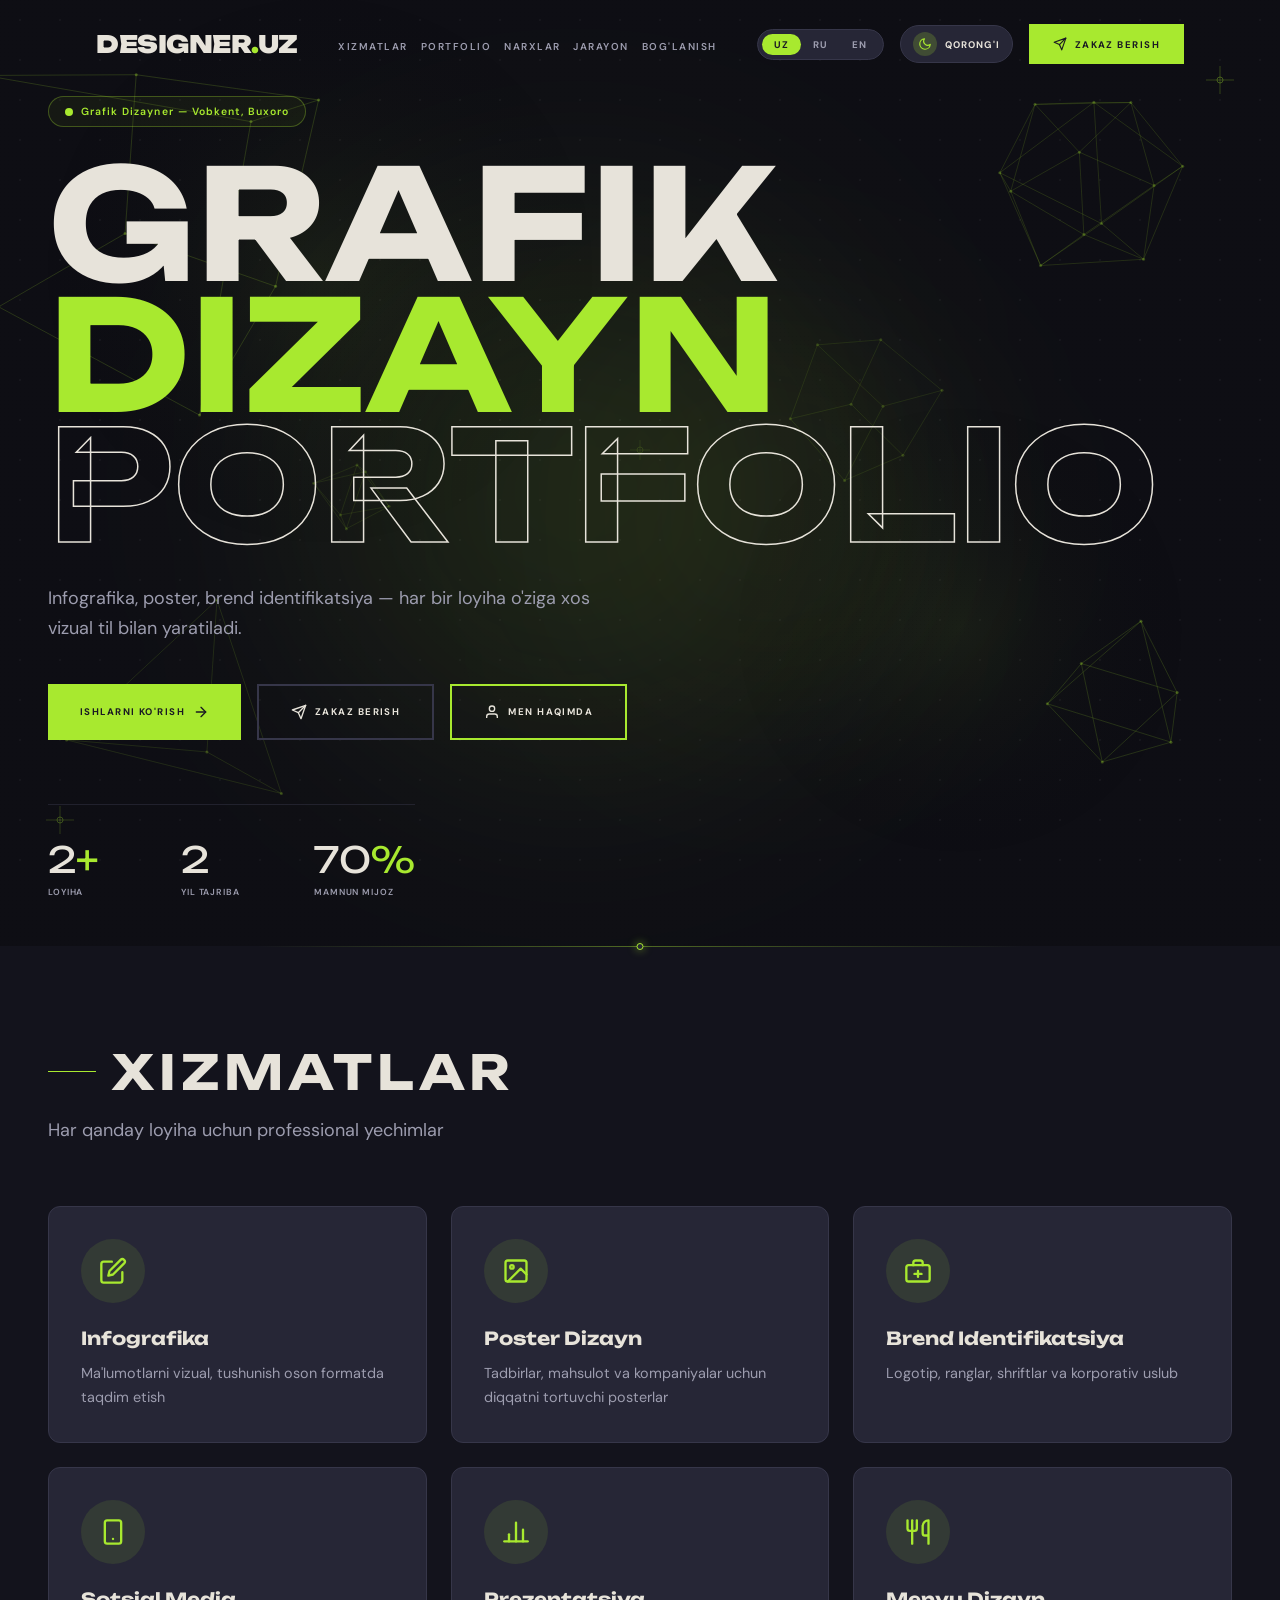
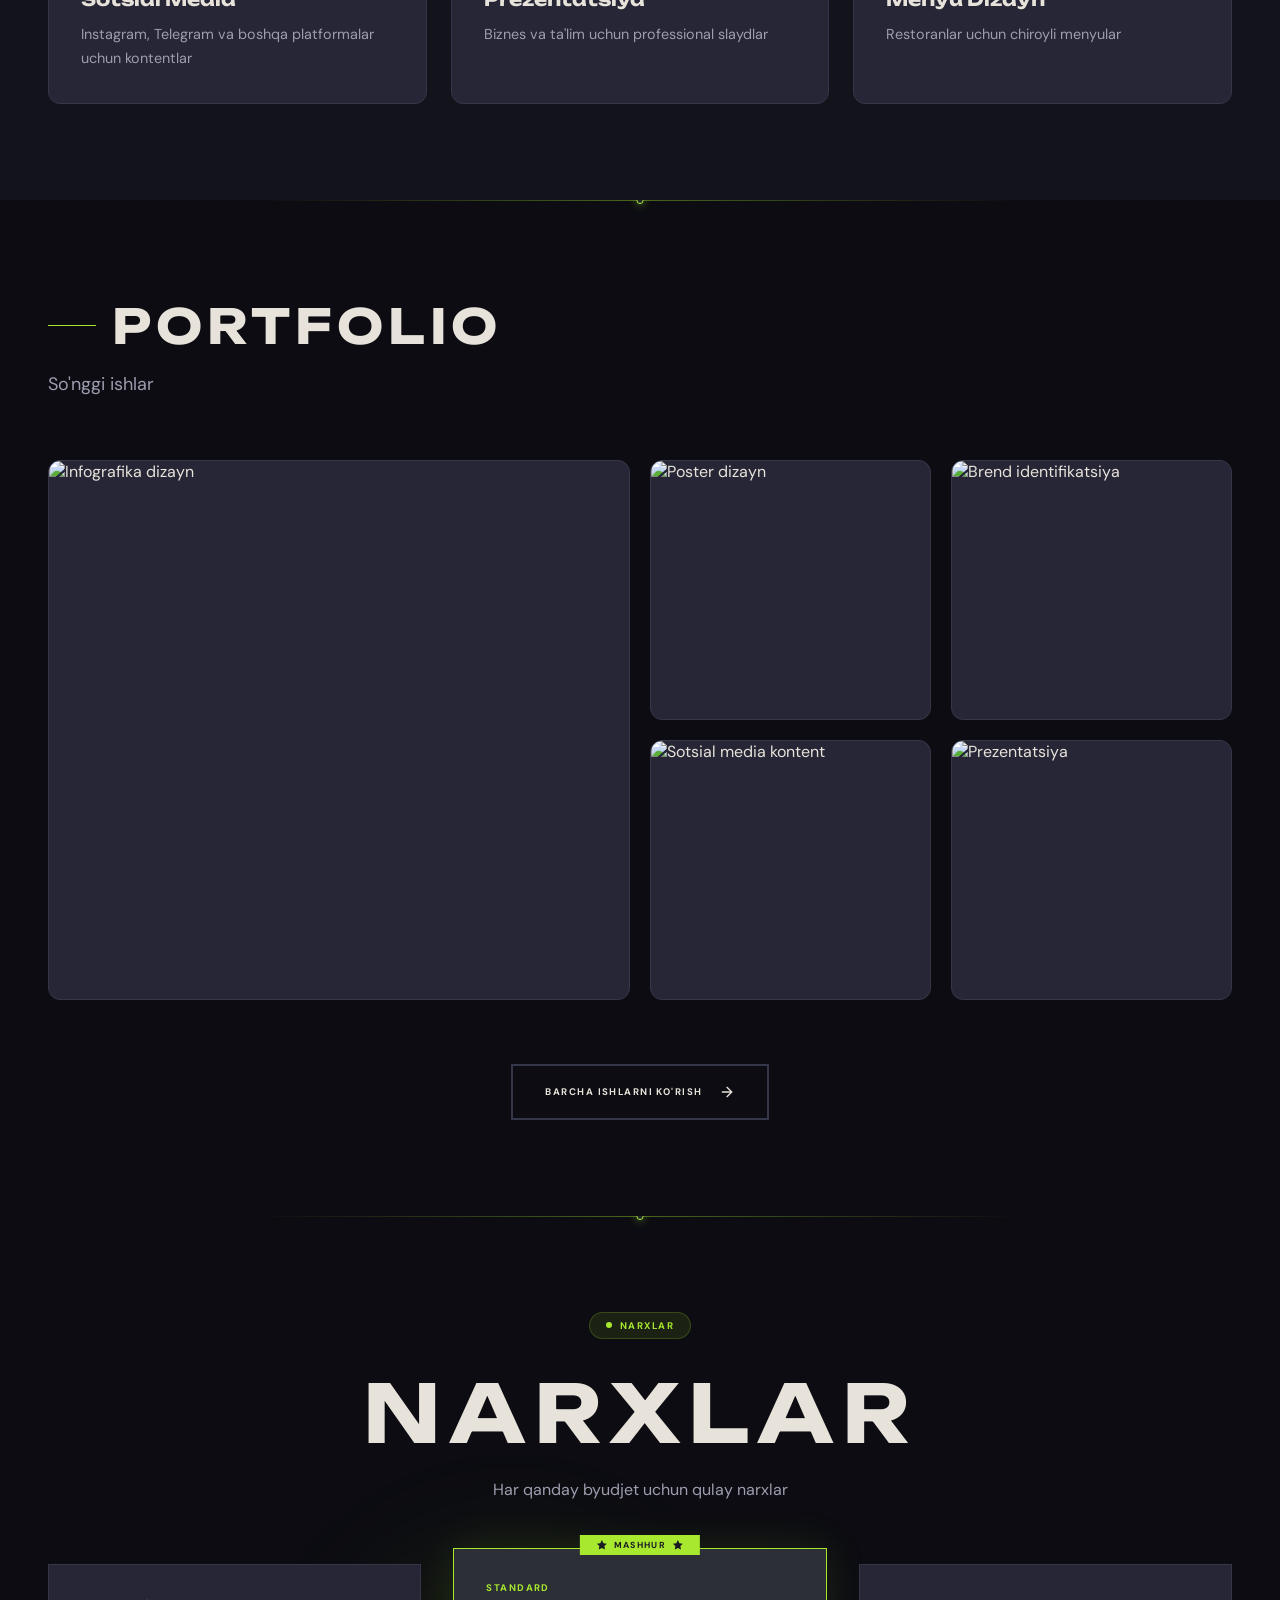
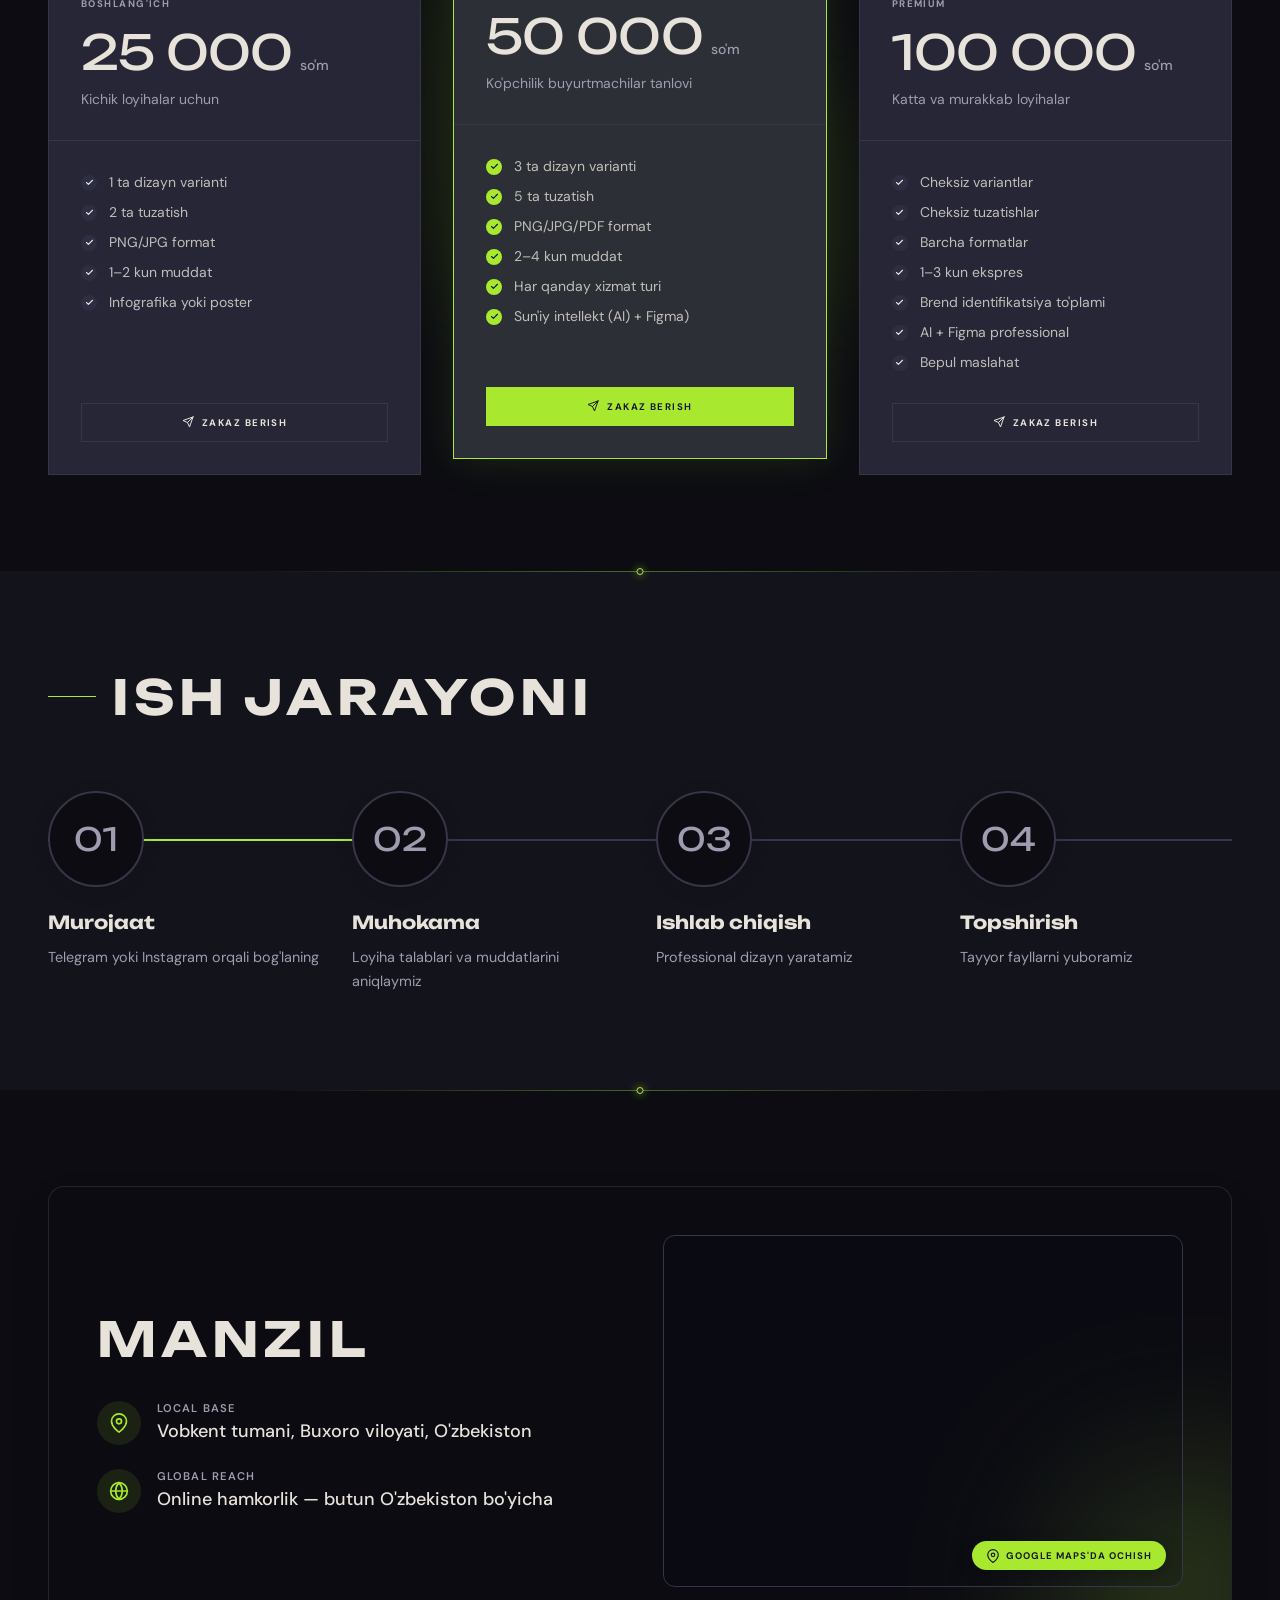
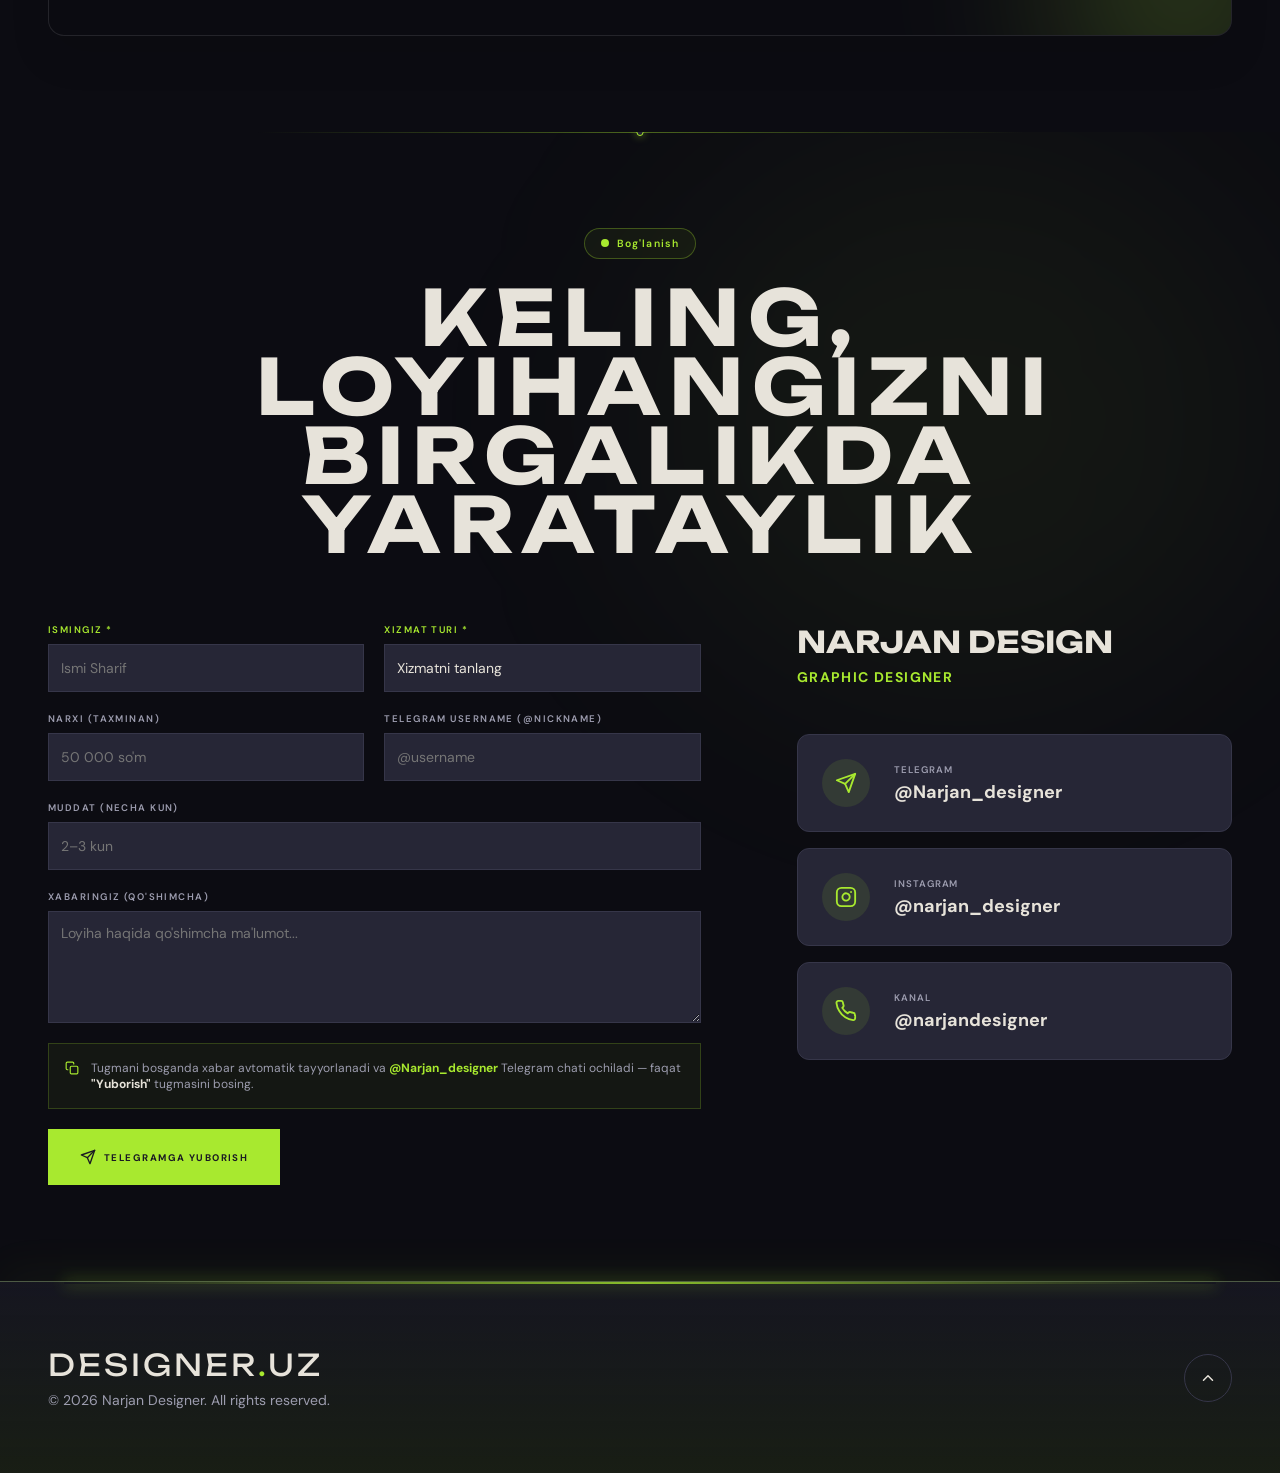
==== index.html @ 1edca481 "Add files via upload" ====
<!DOCTYPE html>
<html lang="uz" class="dark">

<head>
    <meta charset="UTF-8" />
    <meta name="viewport" content="width=device-width,initial-scale=1.0,maximum-scale=1" />
    <title>DESIGNER.UZ — Narjan Design Portfolio</title>
    <link rel="preconnect" href="https://fonts.googleapis.com">
    <link rel="preconnect" href="https://fonts.gstatic.com" crossorigin>
    <link href="https://fonts.googleapis.com/css2?family=Unbounded:wght@400;500;600;700;800;900&family=DM+Sans:ital,opsz,wght@0,9..40,300;0,9..40,400;0,9..40,500;0,9..40,600;0,9..40,700;1,9..40,400&display=swap" rel="stylesheet">
    <link rel="stylesheet" href="style.css" />
    <script src="i18n.js"></script>
</head>

<body>

    <!-- Cursor -->
    <div id="cursor-dot"></div>
    <div id="cursor-ring"></div>

    <!-- Background -->
    <canvas id="bg-canvas" aria-hidden="true"></canvas>

    <!-- ══ NAVBAR ══ -->
    <nav id="navbar">
        <div class="wrap nav-wrap">
            <a href="#" class="nav-logo">DESIGNER<span class="dot">.</span>UZ</a>
            <ul class="nav-links" id="nav-links">
                <!-- Dinamik to'ldiriladi -->
            </ul>
            <div class="nav-actions">
                <div class="lang-pill">
                    <button class="lang-btn on" data-lang="uz">UZ</button>
                    <button class="lang-btn" data-lang="ru">RU</button>
                    <button class="lang-btn" data-lang="en">EN</button>
                </div>
                <button class="theme-btn" id="theme-toggle">
                    <div class="t-ico d" id="t-ico">
                        <svg id="t-svg-moon" width="14" height="14" viewBox="0 0 24 24" fill="none"
                            stroke="currentColor" stroke-width="2" stroke-linecap="round" stroke-linejoin="round">
                            <path d="M21 12.79A9 9 0 1 1 11.21 3 7 7 0 0 0 21 12.79z" />
                        </svg>
                        <svg id="t-svg-sun" width="14" height="14" viewBox="0 0 24 24" fill="none" stroke="currentColor"
                            stroke-width="2" stroke-linecap="round" stroke-linejoin="round" style="display:none">
                            <circle cx="12" cy="12" r="5" />
                            <line x1="12" y1="1" x2="12" y2="3" />
                            <line x1="12" y1="21" x2="12" y2="23" />
                            <line x1="4.22" y1="4.22" x2="5.64" y2="5.64" />
                            <line x1="18.36" y1="18.36" x2="19.78" y2="19.78" />
                            <line x1="1" y1="12" x2="3" y2="12" />
                            <line x1="21" y1="12" x2="23" y2="12" />
                            <line x1="4.22" y1="19.78" x2="5.64" y2="18.36" />
                            <line x1="18.36" y1="5.64" x2="19.78" y2="4.22" />
                        </svg>
                    </div>
                    <span id="t-label">QORONG'I</span>
                </button>
                <!-- <a href="about2.html" class="btn-about" id="about-nav-btn">
                    <svg width="14" height="14" viewBox="0 0 24 24" fill="none" stroke="currentColor" stroke-width="2">
                        <path d="M20 21v-2a4 4 0 0 0-4-4H8a4 4 0 0 0-4 4v2"/>
                        <circle cx="12" cy="7" r="4"/>
                    </svg>
                    <span id="about-nav-txt">Men haqimda</span>
                </a> -->
                <a href="#contact" class="btn-nav" id="nav-order">
                    <svg width="14" height="14" viewBox="0 0 24 24" fill="none" stroke="currentColor" stroke-width="2" stroke-linecap="round" stroke-linejoin="round">
                        <line x1="22" y1="2" x2="11" y2="13" />
                        <polygon points="22 2 15 22 11 13 2 9 22 2" />
                    </svg>
                    <span id="nav-order-txt">Zakaz Berish</span>
                </a>
            </div>
            <button class="hamburger" id="hamburger">
                <svg width="22" height="22" viewBox="0 0 24 24" fill="none" stroke="currentColor" stroke-width="2"
                    stroke-linecap="round">
                    <line x1="3" y1="6" x2="21" y2="6" />
                    <line x1="3" y1="12" x2="21" y2="12" />
                    <line x1="3" y1="18" x2="21" y2="18" />
                </svg>
            </button>
        </div>
    </nav>

    <!-- Mobile Menu -->
    <div id="mob-menu">
        <div class="mob-head">
            <span class="nav-logo">DESIGNER<span class="dot">.</span>UZ</span>
            <button class="hamburger" id="mob-close">
                <svg width="22" height="22" viewBox="0 0 24 24" fill="none" stroke="currentColor" stroke-width="2"
                    stroke-linecap="round">
                    <line x1="18" y1="6" x2="6" y2="18" />
                    <line x1="6" y1="6" x2="18" y2="18" />
                </svg>
            </button>
        </div>
        <ul class="mob-links" id="mob-links"></ul>
        <div class="mob-langs">
            <button class="mob-lang-btn on" data-lang="uz">UZ</button>
            <button class="mob-lang-btn" data-lang="ru">RU</button>
            <button class="mob-lang-btn" data-lang="en">EN</button>
        </div>
        <div style="margin-top: 2rem; text-align: center;">
            <a href="about2.html" class="btn-about-mob" id="about-mob-btn">
                <svg width="16" height="16" viewBox="0 0 24 24" fill="none" stroke="currentColor" stroke-width="2">
                    <path d="M20 21v-2a4 4 0 0 0-4-4H8a4 4 0 0 0-4 4v2" />
                    <circle cx="12" cy="7" r="4" />
                </svg>
                <span id="about-mob-txt">Men haqimda</span>
            </a>
        </div>
    </div>

    <main>
        <!-- ══ HERO ══ -->
        <section id="hero">
            <div class="hero-noise"></div>
            <div class="hero-inner">
                <div class="hero-left">
                    <div class="hero-badge fi" style="transition-delay:.1s">
                        <span class="badge-dot"></span>
                        <span id="hero-badge-txt">Grafik Dizayner — Vobkent, Buxoro</span>
                    </div>
                    <div class="fi" style="transition-delay:.2s">
                        <h1 class="hero-title">
                            <span class="t1" id="hero-t1">GRAFIK</span>
                            <span class="t2" id="hero-t2">DIZAYN</span>
                            <span class="t3" id="hero-t3">PORTFOLIO</span>
                        </h1>
                    </div>
                    <p class="hero-sub fi" id="hero-sub" style="transition-delay:.3s">
                        Infografika, poster, brend identifikatsiya — har bir loyiha o'ziga xos vizual til bilan yaratiladi.
                    </p>
                    <div class="hero-btns fi" style="transition-delay:.4s">
                        <a href="#portfolio" class="btn-primary" id="hero-btn1">
                            <span id="hero-btn1-txt">Ishlarni Ko'rish</span>
                            <svg width="16" height="16" viewBox="0 0 24 24" fill="none" stroke="currentColor" stroke-width="2" stroke-linecap="round" stroke-linejoin="round">
                                <line x1="5" y1="12" x2="19" y2="12" />
                                <polyline points="12 5 19 12 12 19" />
                            </svg>
                        </a>
                        <a href="#contact" class="btn-outline" id="hero-btn2">
                            <svg width="16" height="16" viewBox="0 0 24 24" fill="none" stroke="currentColor" stroke-width="2" stroke-linecap="round" stroke-linejoin="round">
                                <line x1="22" y1="2" x2="11" y2="13" />
                                <polygon points="22 2 15 22 11 13 2 9 22 2" />
                            </svg>
                            <span id="hero-btn2-txt">Zakaz Berish</span>
                        </a>
                        <a href="about2.html" class="btn-outline" id="about-hero-btn">
                            <svg width="16" height="16" viewBox="0 0 24 24" fill="none" stroke="currentColor" stroke-width="2">
                                <path d="M20 21v-2a4 4 0 0 0-4-4H8a4 4 0 0 0-4 4v2" />
                                <circle cx="12" cy="7" r="4" />
                            </svg>
                            <span id="about-hero-txt">Men haqimda</span>
                        </a>
                    </div>
                    <div class="hero-stats fi" style="transition-delay:.5s">
                        <div>
                            <div class="stat-num">2<span>+</span></div>
                            <div class="stat-lbl" id="stat-lbl-1">Loyiha</div>
                        </div>
                        <div>
                            <div class="stat-num">2<span></span></div>
                            <div class="stat-lbl" id="stat-lbl-2">Yil Tajriba</div>
                        </div>
                        <div>
                            <div class="stat-num">70<span>%</span></div>
                            <div class="stat-lbl" id="stat-lbl-3">Mamnun Mijoz</div>
                        </div>
                    </div>
                </div>

            </div>
        </section>

        <!-- ══ SERVICES ══ -->
        <section id="services">
            <div class="wrap">
                <div class="sec-head fi">
                    <div class="sec-line">
                        <span class="sec-bar"></span>
                        <h2 class="sec-h2" id="srv-title">Xizmatlar</h2>
                    </div>
                    <p class="sec-sub" id="srv-sub">Har qanday loyiha uchun professional yechimlar</p>
                </div>
                <div class="srv-grid" id="srv-grid"></div>
            </div>
        </section>

        <!-- ══ PORTFOLIO ══ -->
        <section id="portfolio">
            <div class="wrap">
                <div class="fi" style="margin-bottom:4rem;display:flex;flex-wrap:wrap;align-items:flex-end;justify-content:space-between;gap:1.5rem;">
                    <div>
                        <div class="sec-line">
                            <span class="sec-bar"></span>
                            <h2 class="sec-h2" id="port-title">Portfolio</h2>
                        </div>
                        <p class="sec-sub" id="port-sub">So'nggi ishlar</p>
                    </div>
                </div>
                <div class="port-grid" id="port-grid"></div>
                <div class="fi" style="text-align: center; margin-top: 4rem;">
                    <a href="image.html" class="btn-outline" style="display: inline-flex; width: auto; padding: 0 2rem;">
                        <span id="btn-view-all">Barcha ishlarni ko'rish</span>
                        <svg width="16" height="16" viewBox="0 0 24 24" fill="none" stroke="currentColor" stroke-width="2" stroke-linecap="round" stroke-linejoin="round" style="margin-left: 8px;">
                            <line x1="5" y1="12" x2="19" y2="12" />
                            <polyline points="12 5 19 12 12 19" />
                        </svg>
                    </a>
                </div>
            </div>
        </section>

        <!-- ══ PRICING ══ -->
        <section id="pricing">
            <div class="price-bg1"></div>
            <div class="price-bg2"></div>
            <div class="wrap" style="position:relative;z-index:1;">
                <div class="price-hdr fi">
                    <div class="price-badge">
                        <span class="price-badge-dot"></span>
                        <span id="price-badge-txt">Narxlar</span>
                    </div>
                    <h2 class="price-h2" id="price-title">Narxlar</h2>
                    <p class="price-sub" id="price-sub">Har qanday byudjet uchun qulay narxlar</p>
                </div>
                <div class="price-grid" id="price-grid"></div>
            </div>
        </section>

        <!-- ══ PROCESS ══ -->
        <section id="process">
            <div class="wrap">
                <div class="fi" style="margin-bottom:4rem;">
                    <div class="sec-line">
                        <span class="sec-bar"></span>
                        <h2 class="sec-h2" id="proc-title">Ish Jarayoni</h2>
                    </div>
                </div>
                <div class="proc-grid" id="proc-grid"></div>
            </div>
        </section>

        <!-- ══ LOCATION ══ -->
        <section id="location">
            <div class="wrap">
                <div class="loc-box fi">
                    <div class="loc-glow"></div>
                    <div class="loc-info">
                        <h2 id="loc-title">Manzil</h2>
                        <div class="loc-items">
                            <div class="loc-item">
                                <div class="loc-ico">
                                    <svg width="20" height="20" viewBox="0 0 24 24" fill="none" stroke="currentColor" stroke-width="2" stroke-linecap="round" stroke-linejoin="round">
                                        <path d="M21 10c0 7-9 13-9 13s-9-6-9-13a9 9 0 0 1 18 0z" />
                                        <circle cx="12" cy="10" r="3" />
                                    </svg>
                                </div>
                                <div>
                                    <h4>Local Base</h4>
                                    <p id="loc-addr">Vobkent tumani, Buxoro viloyati, O'zbekiston</p>
                                </div>
                            </div>
                            <div class="loc-item">
                                <div class="loc-ico">
                                    <svg width="20" height="20" viewBox="0 0 24 24" fill="none" stroke="currentColor" stroke-width="2" stroke-linecap="round" stroke-linejoin="round">
                                        <circle cx="12" cy="12" r="10" />
                                        <line x1="2" y1="12" x2="22" y2="12" />
                                        <path
                                            d="M12 2a15.3 15.3 0 0 1 4 10 15.3 15.3 0 0 1-4 10 15.3 15.3 0 0 1-4-10 15.3 15.3 0 0 1 4-10z" />
                                    </svg>
                                </div>
                                <div>
                                    <h4>Global Reach</h4>
                                    <p id="loc-note">Online hamkorlik — butun O'zbekiston bo'yicha</p>
                                </div>
                            </div>
                        </div>
                    </div>
                    <div class="loc-map">
                        <iframe src="https://www.openstreetmap.org/export/embed.html?bbox=64.4679%2C39.9712%2C64.5679%2C40.0712&layer=mapnik&marker=40.0212%2C64.5179" width="100%" height="100%" style="border:none; border-radius:.75rem; filter: saturate(0.85);" allowfullscreen
                            loading="lazy" title="Vobkent, Buxoro viloyati"></iframe>
                        <a href="https://www.google.com/maps/search/?api=1&query=Vobkent+Bukhara+Uzbekistan" target="_blank" rel="noreferrer" class="map-open-btn">
                            <svg width="14" height="14" viewBox="0 0 24 24" fill="none" stroke="currentColor" stroke-width="2" stroke-linecap="round" stroke-linejoin="round">
                                <path d="M21 10c0 7-9 13-9 13s-9-6-9-13a9 9 0 0 1 18 0z" />
                                <circle cx="12" cy="10" r="3" />
                            </svg> Google Maps'da ochish
                        </a>
                    </div>
                </div>
            </div>
        </section>

        <!-- ══ CONTACT ══ -->
        <section id="contact">
            <div class="contact-glow"></div>
            <div class="wrap" style="position:relative;z-index:1;">
                <div class="contact-top fi">
                    <div class="badge-pill" style="display:inline-flex;">
                        <span class="dot"></span>
                        <span id="contact-badge-txt">Bog'lanish</span>
                    </div>
                    <h2 class="contact-title" id="contact-title">Keling, Loyihangizni Birgalikda Yarataylik</h2>
                </div>
                <div class="contact-body">
                    <div class="fi" style="transition-delay:.2s">
                        <form id="contact-form">
                            <div class="frow">
                                <div class="fg">
                                    <label class="flbl" for="f-name"><span id="lbl-name">Ismingiz</span>
                                        <span>*</span></label>
                                    <input id="f-name" class="finp" type="text" required placeholder="Ismi Sharif" />
                                </div>
                                <div class="fg">
                                    <label class="flbl" for="f-srv"><span id="lbl-srv">Xizmat turi</span>
                                        <span>*</span></label>
                                    <select id="f-srv" class="fsel" required>
                                        <option value="" disabled selected id="opt-placeholder">Xizmatni tanlang
                                        </option>
                                    </select>
                                </div>
                            </div>
                            <div class="frow">
                                <div class="fg">
                                    <label class="flbl" for="f-price" id="lbl-price">Narxi (taxminan)</label>
                                    <input id="f-price" class="finp" type="text" placeholder="50 000 so'm" />
                                </div>
                                <div class="fg">
                                    <label class="flbl" for="f-tg" id="lbl-tg">Telegram username (@nickname)</label>
                                    <input id="f-tg" class="finp" type="text" placeholder="@username" />
                                </div>
                            </div>
                            <div class="fg">
                                <label class="flbl" for="f-dl" id="lbl-dl">Muddat (necha kun)</label>
                                <input id="f-dl" class="finp" type="text" placeholder="2–3 kun" />
                            </div>
                            <div class="fg">
                                <label class="flbl" for="f-msg" id="lbl-msg">Xabaringiz (qo'shimcha)</label>
                                <textarea id="f-msg" class="ftxt" placeholder="Loyiha haqida qo'shimcha ma'lumot..."></textarea>
                            </div>
                            <div class="fhint">
                                <svg width="14" height="14" viewBox="0 0 24 24" fill="none" stroke="currentColor" stroke-width="2" stroke-linecap="round" stroke-linejoin="round">
                                    <rect x="9" y="9" width="13" height="13" rx="2" ry="2" />
                                    <path d="M5 15H4a2 2 0 0 1-2-2V4a2 2 0 0 1 2-2h9a2 2 0 0 1 2 2v1" />
                                </svg>
                                <span>Tugmani bosganda xabar avtomatik tayyorlanadi va <span
                                        class="acc">@Narjan_designer</span> Telegram chati ochiladi — faqat
                                <b>"Yuborish"</b> tugmasini bosing.</span>
                            </div>
                            <button type="submit" class="btn-sub" id="btn-sub">
                                <svg width="16" height="16" viewBox="0 0 24 24" fill="none" stroke="currentColor"
                                    stroke-width="2" stroke-linecap="round" stroke-linejoin="round">
                                    <line x1="22" y1="2" x2="11" y2="13" />
                                    <polygon points="22 2 15 22 11 13 2 9 22 2" />
                                </svg>
                                <span id="btn-sub-txt">Telegramga Yuborish</span>
                            </button>
                        </form>
                    </div>
                    <div class="fi" style="transition-delay:.4s">
                        <h3 class="cinfo-name">NARJAN DESIGN</h3>
                        <p class="cinfo-role">Graphic Designer</p>
                        <div class="clinks">
                            <a href="https://t.me/Narjandesigner" target="_blank" rel="noreferrer" class="clink">
                                <div class="clink-ico">
                                    <svg width="22" height="22" viewBox="0 0 24 24" fill="none" stroke="currentColor" stroke-width="2" stroke-linecap="round" stroke-linejoin="round">
                                        <line x1="22" y1="2" x2="11" y2="13" />
                                        <polygon points="22 2 15 22 11 13 2 9 22 2" />
                                    </svg>
                                </div>
                                <div>
                                    <div class="clink-lbl">Telegram</div>
                                    <div class="clink-val">@Narjan_designer</div>
                                </div>
                            </a>
                            <a href="https://instagram.com/narjan_designer" target="_blank" rel="noreferrer" class="clink">
                                <div class="clink-ico">
                                    <svg width="22" height="22" viewBox="0 0 24 24" fill="none" stroke="currentColor" stroke-width="2" stroke-linecap="round" stroke-linejoin="round">
                                        <rect x="2" y="2" width="20" height="20" rx="5" ry="5" />
                                        <path d="M16 11.37A4 4 0 1 1 12.63 8 4 4 0 0 1 16 11.37z" />
                                        <line x1="17.5" y1="6.5" x2="17.51" y2="6.5" />
                                    </svg>
                                </div>
                                <div>
                                    <div class="clink-lbl">Instagram</div>
                                    <div class="clink-val">@narjan_designer</div>
                                </div>
                            </a>
                            <a href="https://t.me/narjandesigner" target="_blank" rel="noreferrer" class="clink">
                                <div class="clink-ico">
                                    <svg width="22" height="22" viewBox="0 0 24 24" fill="none" stroke="currentColor" stroke-width="2" stroke-linecap="round" stroke-linejoin="round">
                                        <path
                                            d="M22 16.92v3a2 2 0 0 1-2.18 2 19.79 19.79 0 0 1-8.63-3.07A19.5 19.5 0 0 1 4.69 12a19.79 19.79 0 0 1-3.07-8.67A2 2 0 0 1 3.6 1h3a2 2 0 0 1 2 1.72c.127.96.361 1.903.7 2.81a2 2 0 0 1-.45 2.11L7.91 8.6a16 16 0 0 0 6 6l.96-.96a2 2 0 0 1 2.11-.45c.907.339 1.85.573 2.81.7A2 2 0 0 1 21.66 16c.02.301.02.603 0 .92z" />
                                    </svg>
                                </div>
                                <div>
                                    <div class="clink-lbl">Kanal</div>
                                    <div class="clink-val">@narjandesigner</div>
                                </div>
                            </a>
                        </div>
                    </div>
                </div>
            </div>
        </section>
    </main>

    <!-- ══ FOOTER ══ -->
    <footer>
        <div class="foot-inner">
            <div>
                <a href="#" class="foot-logo">DESIGNER<span class="dot">.</span>UZ</a>
                <p class="foot-copy">© <span id="yr"></span> Narjan Designer. All rights reserved.</p>
            </div>
            <button class="scroll-top" id="scroll-top">
                <svg width="18" height="18" viewBox="0 0 24 24" fill="none" stroke="currentColor" stroke-width="2"
                    stroke-linecap="round" stroke-linejoin="round">
                    <polyline points="18 15 12 9 6 15" />
                </svg>
            </button>
        </div>
    </footer>

    <!-- Lightbox -->
    <div id="lightbox">
        <button id="lightbox-close" aria-label="Yopish">
            <svg width="18" height="18" viewBox="0 0 24 24" fill="none" stroke="currentColor" stroke-width="2.5"
                stroke-linecap="round">
                <line x1="18" y1="6" x2="6" y2="18" />
                <line x1="6" y1="6" x2="18" y2="18" />
            </svg>
        </button>
        <button id="lightbox-prev" aria-label="Oldingi">
            <svg width="20" height="20" viewBox="0 0 24 24" fill="none" stroke="currentColor" stroke-width="2.5"
                stroke-linecap="round" stroke-linejoin="round">
                <polyline points="15 18 9 12 15 6" />
            </svg>
        </button>
        <div id="lightbox-img-wrap">
            <img id="lightbox-img" src="" alt="Portfolio rasm" />
        </div>
        <button id="lightbox-next" aria-label="Keyingi">
            <svg width="20" height="20" viewBox="0 0 24 24" fill="none" stroke="currentColor" stroke-width="2.5"
                stroke-linecap="round" stroke-linejoin="round">
                <polyline points="9 18 15 12 9 6" />
            </svg>
        </button>
        <div id="lightbox-counter">1 / 5</div>
    </div>

    <div id="toast"></div>

    <script src="main.js"></script>
</body>

</html>
---- style.css ----
/* ═══════════════════════════════════════════
   PORTFOLIO — EXACT VISUAL MATCH + SVG ICONS
   ═══════════════════════════════════════════ */

@import url('https://fonts.googleapis.com/css2?family=Unbounded:wght@400;500;600;700;800;900&family=DM+Sans:ital,opsz,wght@0,9..40,300;0,9..40,400;0,9..40,500;0,9..40,600;0,9..40,700;1,9..40,400&display=swap');

*,
*::before,
*::after {
    box-sizing: border-box;
    margin: 0;
    padding: 0;
    border: 0;
}

html {
    scroll-behavior: smooth;
}

:root {
    --bg: hsl(40, 33%, 97%);
    --fg: hsl(240, 11%, 19%);
    --card: hsl(0, 0%, 100%);
    --card-fg: hsl(240, 11%, 19%);
    --muted: hsl(40, 20%, 90%);
    --muted-fg: hsl(240, 5%, 45%);
    --accent: hsl(7, 91%, 44%);
    --accent-fg: hsl(40, 33%, 97%);
    --border: hsl(40, 15%, 85%);
}

.dark {
    --bg: hsl(240, 20%, 6%);
    --fg: hsl(42, 20%, 88%);
    --card: hsl(240, 18%, 18%);
    --card-fg: hsl(42, 20%, 88%);
    --muted: hsl(240, 18%, 22%);
    --muted-fg: hsl(240, 10%, 65%);
    --accent: hsl(81, 81%, 55%);
    --accent-fg: hsl(240, 16%, 12%);
    --border: hsl(240, 15%, 25%);
}

body {
    font-family: 'DM Sans', sans-serif;
    background: var(--bg);
    color: var(--fg);
    -webkit-font-smoothing: antialiased;
    cursor: none;
    overflow-x: hidden;
    transition: background .3s, color .3s;
}

a,
button,
input,
textarea,
select {
    cursor: none;
    font-family: inherit;
}

h1,
h2,
h3,
h4,
h5,
h6 {
    font-family: 'Unbounded', sans-serif;
}

img {
    display: block;
    max-width: 100%;
}


/* ── Trail Cursor ── */

#cursor-dot {
    position: fixed;
    width: 10px;
    height: 10px;
    border-radius: 50%;
    pointer-events: none;
    z-index: 99999;
    transform: translate(-50%, -50%);
    opacity: 0;
    /* Always visible: white outline + dark shadow */
    outline: 2px solid #fff;
    box-shadow: 0 0 0 3.5px rgba(0, 0, 0, 0.18);
    background: var(--accent);
    transition: width .18s cubic-bezier(.34, 1.56, .64, 1),
        height .18s cubic-bezier(.34, 1.56, .64, 1),
        opacity .2s;
    will-change: left, top;
}

#cursor-ring {
    position: fixed;
    width: 38px;
    height: 38px;
    border-radius: 50%;
    pointer-events: none;
    z-index: 99998;
    transform: translate(-50%, -50%);
    opacity: 0;
    background: transparent;
    /* Double ring: accent color + white gap + dark outer */
    border: 2px solid var(--accent);
    outline: 2px solid rgba(255, 255, 255, 0.75);
    box-shadow: 0 0 0 4px rgba(0, 0, 0, 0.12);
    transition: width .32s cubic-bezier(.34, 1.56, .64, 1),
        height .32s cubic-bezier(.34, 1.56, .64, 1),
        opacity .3s,
        background .2s;
    will-change: left, top;
}

/* Trail particles created dynamically via JS */
.cursor-trail {
    position: fixed;
    border-radius: 50%;
    pointer-events: none;
    z-index: 99990;
    transform: translate(-50%, -50%);
    /* Same always-visible trick for trail dots */
    outline: 1.5px solid rgba(255, 255, 255, 0.7);
    box-shadow: 0 0 0 2.5px rgba(0, 0, 0, 0.10);
    will-change: left, top, opacity;
}

/* Background Canvas */

#bg-canvas {
    position: fixed;
    inset: 0;
    width: 100%;
    height: 100%;
    pointer-events: none;
    z-index: 0;
}


/* Layout */

.wrap {
    max-width: 1280px;
    margin: 0 auto;
    padding: 0 1.5rem;
}

@media(min-width:768px) {
    .wrap {
        padding: 0 3rem;
    }
}

main {
    position: relative;
    z-index: 1;
}


/* FadeIn */

.fi {
    opacity: 0;
    transform: translateY(40px);
    transition: opacity .7s cubic-bezier(.21, .47, .32, .98), transform .7s cubic-bezier(.21, .47, .32, .98);
}

.fi.in {
    opacity: 1;
    transform: translateY(0);
}


/* ─── NAVBAR ─── */

#navbar {
    position: fixed;
    top: 0;
    left: 0;
    right: 0;
    z-index: 50;
    padding: 1.5rem;
    transition: all .3s;
}

@media(min-width:768px) {
    #navbar {
        padding: 1.5rem 3rem;
    }
}

#navbar.scrolled {
    background: color-mix(in srgb, var(--bg) 80%, transparent);
    backdrop-filter: blur(20px);
    -webkit-backdrop-filter: blur(20px);
    border-bottom: 1px solid rgba(255, 255, 255, .07);
    box-shadow: 0 4px 40px rgba(0, 0, 0, .15);
    padding-top: .75rem;
    padding-bottom: .75rem;
}

.nav-wrap {
    display: flex;
    align-items: center;
    justify-content: space-between;
}

.nav-logo {
    font-family: 'Unbounded', sans-serif;
    font-size: 1.25rem;
    font-weight: 900;
    letter-spacing: -.02em;
    color: var(--fg);
    text-decoration: none;
    transition: color .2s;
}

@media(min-width:768px) {
    .nav-logo {
        font-size: 1.5rem;
    }
}

.nav-logo:hover {
    color: var(--accent);
}

.nav-logo .dot {
    color: var(--accent);
}

.nav-links {
    display: none;
    list-style: none;
    gap: 0.5rem;
    align-items: center;
}

@media(min-width:768px) {
    .nav-links {
        display: flex;
        gap: 0.2rem;
    }
}

.nav-links a {
    padding: 0 0.3rem;
    font-size: .625rem;
    font-weight: 600;
    letter-spacing: .15em;
    text-transform: uppercase;
    color: var(--muted-fg);
    text-decoration: none;
    transition: color .2s;
    margin: 0.1 rem;
    white-space: nowrap;
}

.nav-links a:hover {
    color: var(--accent);
}

.nav-actions {
    display: none;
    align-items: center;
    gap: 1rem;
    flex-wrap: wrap;
    justify-content: flex-end;
}

@media(min-width:768px) {
    .nav-actions {
        display: flex;
    }
}

.lang-pill {
    display: flex;
    background: var(--card);
    border: 1px solid var(--border);
    border-radius: 9999px;
    padding: .25rem;
}

.lang-btn {
    padding: .25rem .75rem;
    font-size: .6rem;
    font-weight: 700;
    letter-spacing: .1em;
    border-radius: 9999px;
    background: transparent;
    border: none;
    color: var(--muted-fg);
    transition: all .2s;
    text-transform: uppercase;
}

.lang-btn.on {
    background: var(--accent);
    color: var(--accent-fg);
}

.lang-btn:hover:not(.on) {
    color: var(--fg);
}

.theme-btn {
    display: flex;
    align-items: center;
    gap: .5rem;
    background: var(--card);
    border: 1px solid var(--border);
    border-radius: 9999px;
    padding: .35rem .75rem;
    font-size: .6rem;
    font-weight: 700;
    letter-spacing: .1em;
    color: var(--fg);
    transition: transform .2s;
}

.theme-btn:hover {
    transform: scale(1.05);
}

.t-ico {
    width: 1.5rem;
    height: 1.5rem;
    border-radius: 50%;
    display: flex;
    align-items: center;
    justify-content: center;
}

.t-ico.d {
    background: rgba(168, 232, 47, .2);
    color: #a8e82f;
}

.t-ico.l {
    background: #fff3d4;
    color: #f97316;
}

.t-ico svg {
    width: 14px;
    height: 14px;
    transition: stroke .2s;
}

.theme-btn:hover .t-ico svg {
    stroke: var(--accent);
}

.btn-nav {
    display: inline-flex;
    align-items: center;
    gap: .5rem;
    background: var(--accent);
    color: var(--accent-fg);
    padding: 0 1.5rem;
    height: 2.5rem;
    border: none;
    border-radius: 0;
    font-size: .6rem;
    font-weight: 700;
    letter-spacing: .15em;
    text-transform: uppercase;
    text-decoration: none;
    transition: opacity .2s;
    white-space: nowrap;
}

.btn-nav:hover {
    opacity: .85;
}

.btn-nav svg {
    transition: transform .2s;
}

.btn-nav:hover svg {
    transform: translateY(-2px) translateX(2px);
}


/* Hamburger button */

.hamburger {
    display: flex;
    padding: .5rem;
    background: none;
    border: none;
    color: var(--fg);
    line-height: 1;
    align-items: center;
    justify-content: center;
    transition: color .2s;
}

.hamburger:hover {
    color: var(--accent);
}

.hamburger svg {
    transition: stroke .2s;
}

.hamburger:hover svg {
    stroke: var(--accent);
}

@media(min-width:768px) {
    .hamburger {
        display: none;
    }
}


/* Mobile menu */

#mob-menu {
    position: fixed;
    inset: 0;
    z-index: 100;
    background: color-mix(in srgb, var(--bg) 95%, transparent);
    backdrop-filter: blur(20px);
    -webkit-backdrop-filter: blur(20px);
    display: flex;
    flex-direction: column;
    padding: 1.5rem;
    opacity: 0;
    visibility: hidden;
    pointer-events: none;
    transition: opacity .3s, visibility .3s;
}

#mob-menu.open {
    opacity: 1;
    visibility: visible;
    pointer-events: all;
}

.mob-head {
    display: flex;
    justify-content: space-between;
    align-items: center;
    margin-bottom: 3rem;
}

.mob-links {
    list-style: none;
    display: flex;
    flex-direction: column;
    gap: 1.5rem;
    align-items: center;
    justify-content: center;
    flex: 1;
}

.mob-links a {
    font-family: 'Unbounded', sans-serif;
    font-size: 1.5rem;
    letter-spacing: .1em;
    text-transform: uppercase;
    color: var(--fg);
    text-decoration: none;
    transition: color .2s;
}

.mob-links a:hover {
    color: var(--accent);
}

.mob-langs {
    display: flex;
    gap: .5rem;
    margin-top: 2rem;
}

.mob-lang-btn {
    width: 3rem;
    height: 3rem;
    border-radius: 50%;
    font-size: .875rem;
    font-weight: 700;
    letter-spacing: .1em;
    border: 1px solid var(--border);
    background: var(--card);
    color: var(--fg);
    transition: all .2s;
}

.mob-lang-btn.on {
    background: var(--accent);
    border-color: var(--accent);
    color: var(--accent-fg);
}


/* ─── HERO ─── */

#hero {
    position: relative;
    min-height: 100vh;
    display: flex;
    align-items: center;
    justify-content: center;
    padding: 6rem 0 3rem;
    overflow: hidden;
}

#hero::before {
    content: '';
    position: absolute;
    top: 25%;
    left: 25%;
    width: 40vw;
    height: 40vw;
    background: color-mix(in srgb, var(--accent) 10%, transparent);
    border-radius: 50%;
    filter: blur(120px);
    z-index: 0;
    mix-blend-mode: screen;
}

#hero::after {
    content: '';
    position: absolute;
    bottom: 25%;
    right: 25%;
    width: 30vw;
    height: 30vw;
    background: color-mix(in srgb, var(--accent) 5%, transparent);
    border-radius: 50%;
    filter: blur(100px);
    z-index: 0;
    mix-blend-mode: screen;
}

.hero-noise {
    position: absolute;
    inset: 0;
    z-index: 0;
    opacity: .2;
    background-image: url("[data-uri]");
}

.hero-inner {
    position: relative;
    z-index: 1;
    max-width: 1280px;
    margin: 0 auto;
    padding: 0 1.5rem;
    display: flex;
    flex-direction: column;
    gap: 3rem;
    width: 100%;
    align-items: flex-start;
}

@media(min-width:1024px) {
    .hero-inner {
        flex-direction: row;
        align-items: center;
        padding: 0 3rem;
    }
}

.hero-left {
    flex: 1;
    display: flex;
    flex-direction: column;
    align-items: flex-start;
    width: 100%;
}

.hero-badge {
    display: inline-flex;
    align-items: center;
    gap: .5rem;
    padding: .5rem 1rem;
    border-radius: 9999px;
    border: 1px solid color-mix(in srgb, var(--accent) 30%, transparent);
    background: color-mix(in srgb, var(--accent) 5%, transparent);
    color: var(--accent);
    font-size: .65rem;
    font-weight: 600;
    letter-spacing: .1em;
    margin-bottom: 2rem;
}

.badge-dot {
    width: .5rem;
    height: .5rem;
    border-radius: 50%;
    background: var(--accent);
    animation: pulseDot 2s ease-in-out infinite;
}

.hero-title {
    font-family: 'Unbounded', sans-serif;
    font-size: clamp(3.5rem, 12vw, 10rem);
    line-height: .85;
    margin-bottom: 2rem;
}

.hero-title .t1 {
    display: block;
    color: var(--fg);
}

.hero-title .t2 {
    display: block;
    color: var(--accent);
}

.hero-title .t3 {
    display: block;
    color: transparent;
    -webkit-text-stroke: 1.5px var(--fg);
}

.hero-sub {
    font-size: 1rem;
    color: var(--muted-fg);
    max-width: 36rem;
    margin-bottom: 2.5rem;
    line-height: 1.7;
}

@media(min-width:768px) {
    .hero-sub {
        font-size: 1.125rem;
    }
}

.hero-btns {
    display: flex;
    flex-wrap: wrap;
    gap: 1rem;
}

.btn-primary {
    display: inline-flex;
    align-items: center;
    gap: .5rem;
    background: var(--accent);
    color: var(--accent-fg);
    border: none;
    padding: 0 2rem;
    height: 3.5rem;
    border-radius: 0;
    font-size: .6rem;
    font-weight: 700;
    letter-spacing: .15em;
    text-transform: uppercase;
    text-decoration: none;
    transition: opacity .2s;
}

.btn-primary:hover {
    opacity: .85;
}

.btn-primary svg {
    transition: transform .2s;
    stroke: var(--accent-fg);
}

.btn-primary:hover svg {
    transform: translateX(4px);
}

.btn-outline {
    display: inline-flex;
    align-items: center;
    gap: .5rem;
    background: transparent;
    color: var(--fg);
    border: 2px solid var(--border);
    padding: 0 2rem;
    height: 3.5rem;
    border-radius: 0;
    font-size: .6rem;
    font-weight: 700;
    letter-spacing: .15em;
    text-transform: uppercase;
    text-decoration: none;
    transition: all .2s;
}

.btn-outline:hover {
    background: var(--accent);
    color: var(--accent-fg);
    border-color: var(--accent);
}

.btn-outline svg {
    transition: transform .2s, stroke .2s;
}

.btn-outline:hover svg {
    transform: translateY(-3px) translateX(3px);
    stroke: var(--accent-fg);
}

.hero-stats {
    margin-top: 4rem;
    padding-top: 2rem;
    border-top: 1px solid color-mix(in srgb, var(--border) 50%, transparent);
    display: grid;
    grid-template-columns: repeat(3, 1fr);
    gap: 2rem;
    max-width: 32rem;
}

.stat-num {
    font-family: 'Unbounded', sans-serif;
    font-size: clamp(1.5rem, 3vw, 2.25rem);
    color: var(--fg);
    margin-bottom: .25rem;
}

.stat-num span {
    color: var(--accent);
}

.stat-lbl {
    font-size: .55rem;
    color: var(--muted-fg);
    text-transform: uppercase;
    letter-spacing: .1em;
    font-weight: 600;
}

.hero-right {
    display: none;
    flex: 1;
    justify-content: center;
    position: relative;
    width: 100%;
}

@media(min-width:1024px) {
    .hero-right {
        display: flex;
    }
}

.hero-visual {
    position: relative;
    width: 100%;
    max-width: 500px;
    aspect-ratio: 1/1;
}

.hero-glow {
    position: absolute;
    inset: 0;
    border-radius: 50%;
    background: radial-gradient(circle, color-mix(in srgb, var(--accent) 20%, transparent), transparent);
    filter: blur(60px);
    animation: pulseGlow 3s ease-in-out infinite;
}

.hero-img1 {
    position: absolute;
    top: 2.5rem;
    right: 2.5rem;
    width: 16rem;
    height: 20rem;
    object-fit: cover;
    border-radius: .75rem;
    box-shadow: 0 25px 50px rgba(0, 0, 0, .35);
    border: 1px solid rgba(255, 255, 255, .1);
    transform: rotate(-6deg);
    animation: floatUp 6s ease-in-out infinite;
}

.hero-img2 {
    position: absolute;
    bottom: 2.5rem;
    left: 2.5rem;
    width: 14rem;
    height: 18rem;
    object-fit: cover;
    border-radius: .75rem;
    box-shadow: 0 25px 50px rgba(0, 0, 0, .35);
    border: 1px solid rgba(255, 255, 255, .1);
    transform: rotate(3deg);
    animation: floatDown 7s ease-in-out infinite 1s;
}


/* ─── SERVICES ─── */

#services {
    padding: 6rem 0;
    background: color-mix(in srgb, var(--card) 30%, transparent);
    position: relative;
}

.sec-head {
    margin-bottom: 4rem;
}

.sec-line {
    display: flex;
    align-items: center;
    gap: 1rem;
    margin-bottom: 1rem;
}

.sec-bar {
    height: 1px;
    width: 3rem;
    background: var(--accent);
    flex-shrink: 0;
}

.sec-h2 {
    font-family: 'Unbounded', sans-serif;
    font-size: clamp(1.75rem, 4vw, 3rem);
    text-transform: uppercase;
    letter-spacing: .1em;
    color: var(--fg);
}

.sec-sub {
    color: var(--muted-fg);
    font-size: 1.125rem;
}

.srv-grid {
    display: grid;
    grid-template-columns: 1fr;
    gap: 1.5rem;
}

@media(min-width:768px) {
    .srv-grid {
        grid-template-columns: repeat(2, 1fr);
    }
}

@media(min-width:1024px) {
    .srv-grid {
        grid-template-columns: repeat(3, 1fr);
    }
}

.srv-card {
    padding: 2rem;
    border-radius: .75rem;
    background: var(--card);
    border: 1px solid var(--border);
    display: flex;
    flex-direction: column;
    transition: border-color .3s, box-shadow .3s, transform .3s;
}

.srv-card:hover {
    border-color: color-mix(in srgb, var(--accent) 50%, transparent);
    box-shadow: 0 8px 30px rgba(0, 0, 0, .12);
    transform: translateY(-4px);
}

.srv-ico {
    width: 4rem;
    height: 4rem;
    border-radius: 50%;
    background: color-mix(in srgb, var(--accent) 10%, transparent);
    display: flex;
    align-items: center;
    justify-content: center;
    margin-bottom: 1.5rem;
    transition: transform .3s, background .3s;
    color: var(--accent);
}

.srv-ico svg {
    width: 28px;
    height: 28px;
    stroke: var(--accent);
    transition: stroke .25s, transform .25s;
}

.srv-card:hover .srv-ico {
    transform: scale(1.1);
    background: color-mix(in srgb, var(--accent) 18%, transparent);
}

.srv-card:hover .srv-ico svg {
    stroke: var(--accent);
    filter: drop-shadow(0 0 6px var(--accent));
}

.srv-card h3 {
    font-size: 1.125rem;
    font-weight: 700;
    margin-bottom: .75rem;
    color: var(--fg);
}

.srv-card p {
    color: var(--muted-fg);
    line-height: 1.7;
    font-size: .9rem;
    flex: 1;
}


/* ─── PORTFOLIO ─── */

#portfolio {
    padding: 6rem 0;
    overflow: hidden;
}

.port-grid {
    display: grid;
    grid-template-columns: 1fr;
    gap: 1rem;
}

@media(min-width:768px) {
    .port-grid {
        grid-template-columns: repeat(4, 1fr);
        grid-auto-rows: 260px;
        gap: 1.25rem;
    }
}

.port-item {
    position: relative;
    overflow: hidden;
    border-radius: .75rem;
    background: var(--card);
    border: 1px solid var(--border);
    width: 100%;
    height: 100%;
    min-height: 220px;
}

.port-item img {
    width: 100%;
    height: 100%;
    object-fit: cover;
    object-position: center center;
    transition: transform .7s ease;
}

@media(min-width:768px) {
    .port-item.big {
        grid-column: span 2;
        grid-row: span 2;
    }
}

.port-item:hover img {
    transform: scale(1.05);
}

.port-ov {
    position: absolute;
    inset: 0;
    background: linear-gradient(to top, color-mix(in srgb, var(--bg) 90%, transparent) 0%, color-mix(in srgb, var(--bg) 20%, transparent) 50%, transparent 100%);
    opacity: 0;
    transition: opacity .3s;
    display: flex;
    flex-direction: column;
    justify-content: flex-end;
    padding: 1.5rem 2rem;
}

.port-item:hover .port-ov {
    opacity: 1;
}

.port-ov h3 {
    font-size: 1.25rem;
    font-weight: 700;
    color: var(--fg);
    margin-bottom: .5rem;
    transform: translateY(1rem);
    transition: transform .3s;
}

.port-item:hover .port-ov h3 {
    transform: translateY(0);
}

.port-bar {
    width: 3rem;
    height: 4px;
    background: var(--accent);
    transform: translateY(1rem);
    transition: transform .3s .07s;
}

.port-item:hover .port-bar {
    transform: translateY(0);
}


/* ─── PRICING ─── */

#pricing {
    padding: 6rem 0;
    position: relative;
    overflow: hidden;
}

.price-bg1 {
    position: absolute;
    top: 33%;
    left: 25%;
    width: 24rem;
    height: 24rem;
    border-radius: 50%;
    opacity: .05;
    filter: blur(60px);
    background: var(--accent);
    pointer-events: none;
}

.price-bg2 {
    position: absolute;
    bottom: 25%;
    right: 25%;
    width: 16rem;
    height: 16rem;
    border-radius: 50%;
    opacity: .05;
    filter: blur(60px);
    background: var(--accent);
    pointer-events: none;
}

.price-hdr {
    text-align: center;
    margin-bottom: 4rem;
}

.price-badge {
    display: inline-flex;
    align-items: center;
    gap: .5rem;
    background: color-mix(in srgb, var(--accent) 10%, transparent);
    border: 1px solid color-mix(in srgb, var(--accent) 20%, transparent);
    border-radius: 9999px;
    padding: .375rem 1rem;
    margin-bottom: 1.5rem;
}

.price-badge-dot {
    width: .375rem;
    height: .375rem;
    border-radius: 50%;
    background: var(--accent);
    animation: pulseDot 2s ease-in-out infinite;
}

.price-badge span {
    font-size: .6rem;
    font-weight: 700;
    letter-spacing: .15em;
    text-transform: uppercase;
    color: var(--accent);
}

.price-h2 {
    font-family: 'Unbounded', sans-serif;
    font-size: clamp(2.5rem, 7vw, 5rem);
    letter-spacing: .1em;
    text-transform: uppercase;
    color: var(--fg);
    margin-bottom: 1rem;
}

.price-sub {
    color: var(--muted-fg);
    max-width: 28rem;
    margin: 0 auto;
}

.price-grid {
    display: grid;
    grid-template-columns: 1fr;
    gap: 1.5rem;
    align-items: stretch;
}

@media(min-width:768px) {
    .price-grid {
        grid-template-columns: repeat(3, 1fr);
        gap: 2rem;
    }
}

.price-card {
    position: relative;
    display: flex;
    flex-direction: column;
    border: 1px solid var(--border);
    background: var(--card);
}

.price-card.pop {
    border-color: var(--accent);
    background: color-mix(in srgb, var(--accent) 5%, var(--card));
    box-shadow: 0 0 40px color-mix(in srgb, var(--accent) 12%, transparent);
}

@media(min-width:768px) {
    .price-card.pop {
        transform: translateY(-1rem);
    }
}

.pop-badge {
    position: absolute;
    top: -.875rem;
    left: 50%;
    transform: translateX(-50%);
    display: flex;
    align-items: center;
    gap: .375rem;
    background: var(--accent);
    color: var(--accent-fg);
    padding: .25rem 1rem;
    font-size: .55rem;
    font-weight: 700;
    letter-spacing: .15em;
    text-transform: uppercase;
    white-space: nowrap;
}

.pop-badge svg {
    width: 12px;
    height: 12px;
}

.price-top {
    padding: 2rem;
    border-bottom: 1px solid var(--border);
}

.price-tier {
    font-size: .6rem;
    font-weight: 700;
    letter-spacing: .15em;
    text-transform: uppercase;
    color: var(--muted-fg);
    margin-bottom: .75rem;
}

.price-card.pop .price-tier {
    color: var(--accent);
}

.price-amount {
    display: flex;
    align-items: baseline;
    gap: .5rem;
    margin-bottom: .5rem;
}

.price-amount .num {
    font-family: 'Unbounded', sans-serif;
    font-size: 3rem;
    letter-spacing: -.02em;
    color: var(--fg);
}

.price-amount .cur {
    font-size: .875rem;
    color: var(--muted-fg);
    font-weight: 500;
}

.price-desc {
    font-size: .875rem;
    color: var(--muted-fg);
}

.price-body {
    padding: 2rem;
    display: flex;
    flex-direction: column;
    flex: 1;
}

.price-feats {
    list-style: none;
    flex: 1;
    margin-bottom: 2rem;
    display: flex;
    flex-direction: column;
    gap: .75rem;
}

.price-feats li {
    display: flex;
    align-items: flex-start;
    gap: .75rem;
    font-size: .875rem;
    color: color-mix(in srgb, var(--fg) 80%, transparent);
}

.feat-chk {
    margin-top: .125rem;
    width: 1rem;
    height: 1rem;
    border-radius: 50%;
    background: var(--muted);
    display: flex;
    align-items: center;
    justify-content: center;
    flex-shrink: 0;
}

.feat-chk svg {
    width: 9px;
    height: 9px;
    stroke: var(--fg);
}

.price-card.pop .feat-chk {
    background: var(--accent);
}

.price-card.pop .feat-chk svg {
    stroke: var(--accent-fg);
}

.price-btn {
    display: flex;
    align-items: center;
    justify-content: center;
    gap: .5rem;
    padding: .75rem 1.5rem;
    font-size: .6rem;
    font-weight: 700;
    letter-spacing: .15em;
    text-transform: uppercase;
    text-decoration: none;
    transition: all .2s;
    border: 1px solid var(--border);
    color: var(--fg);
}

.price-btn svg {
    transition: transform .2s, stroke .2s;
}

.price-btn:hover {
    border-color: var(--accent);
    color: var(--accent);
}

.price-btn:hover svg {
    transform: translateY(-2px) translateX(2px);
    stroke: var(--accent);
}

.price-card.pop .price-btn {
    background: var(--accent);
    color: var(--accent-fg);
    border-color: var(--accent);
}

.price-card.pop .price-btn svg {
    stroke: var(--accent-fg);
}

.price-card.pop .price-btn:hover {
    opacity: .9;
}


/* ─── PROCESS ─── */

#process {
    padding: 6rem 0;
    background: color-mix(in srgb, var(--card) 30%, transparent);
}

.proc-grid {
    display: grid;
    grid-template-columns: 1fr;
    gap: 2rem;
    position: relative;
}

@media(min-width:768px) {
    .proc-grid {
        grid-template-columns: repeat(4, 1fr);
    }

    .proc-grid::before {
        content: '';
        position: absolute;
        top: 3rem;
        left: 0;
        width: 100%;
        height: 2px;
        background: var(--border);
        z-index: 0;
    }

    .proc-grid::after {
        content: '';
        position: absolute;
        top: 3rem;
        left: 0;
        width: 33%;
        height: 2px;
        background: var(--accent);
        z-index: 0;
    }
}

.proc-step {
    display: flex;
    flex-direction: column;
    align-items: flex-start;
    position: relative;
    z-index: 1;
}

.proc-num {
    width: 6rem;
    height: 6rem;
    border-radius: 50%;
    background: var(--bg);
    border: 2px solid var(--border);
    display: flex;
    align-items: center;
    justify-content: center;
    font-family: 'Unbounded', sans-serif;
    font-size: 2rem;
    color: var(--muted-fg);
    box-shadow: 0 4px 20px rgba(0, 0, 0, .1);
    margin-bottom: 1.5rem;
    transition: border-color .3s, color .3s;
}

.proc-step:hover .proc-num {
    border-color: var(--accent);
    color: var(--accent);
}

.proc-step h3 {
    font-size: 1.125rem;
    font-weight: 700;
    margin-bottom: .75rem;
    color: var(--fg);
}

.proc-step p {
    color: var(--muted-fg);
    line-height: 1.7;
    font-size: .9rem;
}


/* ─── LOCATION ─── */

#location {
    padding: 6rem 0;
}

.loc-box {
    background: color-mix(in srgb, var(--bg) 80%, transparent);
    backdrop-filter: blur(20px);
    -webkit-backdrop-filter: blur(20px);
    border: 1px solid rgba(255, 255, 255, .1);
    box-shadow: 0 20px 40px rgba(0, 0, 0, .1);
    border-radius: 1rem;
    padding: 2rem;
    position: relative;
    overflow: hidden;
    display: flex;
    flex-direction: column;
    gap: 3rem;
    align-items: center;
}

@media(min-width:768px) {
    .loc-box {
        flex-direction: row;
        padding: 3rem;
    }
}

.loc-glow {
    position: absolute;
    right: -5rem;
    bottom: -5rem;
    width: 16rem;
    height: 16rem;
    border-radius: 50%;
    background: color-mix(in srgb, var(--accent) 20%, transparent);
    filter: blur(80px);
    pointer-events: none;
    mix-blend-mode: screen;
}

.loc-info {
    flex: 1;
    position: relative;
    z-index: 1;
}

.loc-info h2 {
    font-family: 'Unbounded', sans-serif;
    font-size: clamp(1.5rem, 4vw, 3rem);
    text-transform: uppercase;
    letter-spacing: .1em;
    color: var(--fg);
    margin-bottom: 2rem;
}

.loc-items {
    display: flex;
    flex-direction: column;
    gap: 1.5rem;
}

.loc-item {
    display: flex;
    align-items: flex-start;
    gap: 1rem;
}

.loc-ico {
    padding: .75rem;
    background: color-mix(in srgb, var(--accent) 10%, transparent);
    border-radius: 50%;
    color: var(--accent);
    display: flex;
    align-items: center;
    justify-content: center;
    flex-shrink: 0;
    transition: background .3s;
}

.loc-ico svg {
    stroke: var(--accent);
    transition: stroke .25s, transform .3s;
}

.loc-item:hover .loc-ico {
    background: color-mix(in srgb, var(--accent) 18%, transparent);
}

.loc-item:hover .loc-ico svg {
    transform: scale(1.15);
    filter: drop-shadow(0 0 5px var(--accent));
}

.loc-item h4 {
    font-family: 'DM Sans', sans-serif;
    font-size: .7rem;
    font-weight: 600;
    text-transform: uppercase;
    letter-spacing: .1em;
    color: var(--muted-fg);
    margin-bottom: .25rem;
}

.loc-item p {
    font-size: 1.125rem;
    font-weight: 500;
    color: var(--fg);
}

.loc-map {
    flex: 1;
    width: 100%;
    height: 22rem;
    border-radius: .75rem;
    border: 1px solid var(--border);
    position: relative;
    z-index: 1;
    overflow: hidden;
}

.loc-map iframe {
    display: block;
    width: 100%;
    height: 100%;
    border-radius: .75rem;
}

.dark .loc-map::after {
    content: '';
    position: absolute;
    inset: 0;
    background: rgba(10, 10, 26, .18);
    pointer-events: none;
    border-radius: .75rem;
    z-index: 2;
}

.map-open-btn {
    position: absolute;
    bottom: 1rem;
    right: 1rem;
    z-index: 10;
    display: inline-flex;
    align-items: center;
    gap: .4rem;
    background: var(--accent);
    color: var(--accent-fg);
    padding: .45rem .9rem;
    border-radius: 9999px;
    font-size: .6rem;
    font-weight: 700;
    letter-spacing: .1em;
    text-transform: uppercase;
    text-decoration: none;
    box-shadow: 0 4px 16px rgba(0, 0, 0, .25);
    transition: opacity .2s, transform .2s;
}

.map-open-btn:hover {
    opacity: .88;
    transform: translateY(-2px);
}

.map-open-btn svg {
    flex-shrink: 0;
    stroke: var(--accent-fg);
}


/* ─── CONTACT ─── */

#contact {
    padding: 6rem 0;
    position: relative;
    overflow: hidden;
}

.contact-glow {
    position: absolute;
    top: 0;
    right: 0;
    width: 50%;
    height: 50%;
    background: color-mix(in srgb, var(--accent) 5%, transparent);
    filter: blur(120px);
    border-radius: 50%;
    pointer-events: none;
    mix-blend-mode: screen;
}

.contact-top {
    text-align: center;
    margin-bottom: 4rem;
}

.badge-pill {
    display: inline-flex;
    align-items: center;
    gap: .5rem;
    padding: .5rem 1rem;
    border-radius: 9999px;
    border: 1px solid color-mix(in srgb, var(--accent) 30%, transparent);
    background: color-mix(in srgb, var(--accent) 5%, transparent);
    color: var(--accent);
    font-size: .65rem;
    font-weight: 600;
    letter-spacing: .1em;
    margin-bottom: 1.5rem;
}

.badge-pill .dot {
    width: .5rem;
    height: .5rem;
    border-radius: 50%;
    background: var(--accent);
    animation: pulseDot 2s ease-in-out infinite;
}

.contact-title {
    font-family: 'Unbounded', sans-serif;
    font-size: clamp(1.75rem, 6vw, 5rem);
    text-transform: uppercase;
    letter-spacing: .1em;
    line-height: .9;
    max-width: 48rem;
    margin: 0 auto;
    color: var(--fg);
}

.contact-body {
    display: grid;
    grid-template-columns: 1fr;
    gap: 3rem;
    position: relative;
    z-index: 1;
}

@media(min-width:1024px) {
    .contact-body {
        grid-template-columns: 3fr 2fr;
        gap: 6rem;
    }
}

.frow {
    display: grid;
    grid-template-columns: 1fr;
    gap: 1.25rem;
}

@media(min-width:640px) {
    .frow {
        grid-template-columns: 1fr 1fr;
    }
}

.fg {
    display: flex;
    flex-direction: column;
    gap: .5rem;
    margin-bottom: 1.25rem;
}

.flbl {
    font-size: .6rem;
    font-weight: 600;
    letter-spacing: .15em;
    text-transform: uppercase;
    color: var(--muted-fg);
}

.flbl span {
    color: var(--accent);
}

.finp,
.fsel,
.ftxt {
    width: 100%;
    background: var(--card);
    border: 1px solid var(--border);
    color: var(--fg);
    padding: 0 .75rem;
    height: 3rem;
    border-radius: 0;
    font-family: 'DM Sans', sans-serif;
    font-size: .875rem;
    outline: none;
    transition: border-color .2s, box-shadow .2s;
    appearance: none;
}

.finp:focus,
.fsel:focus,
.ftxt:focus {
    border-color: var(--accent);
    box-shadow: 0 0 0 3px color-mix(in srgb, var(--accent) 15%, transparent);
}

.ftxt {
    height: auto;
    min-height: 7rem;
    padding: .75rem;
    resize: vertical;
}

.fhint {
    display: flex;
    align-items: flex-start;
    gap: .75rem;
    padding: 1rem;
    border: 1px solid color-mix(in srgb, var(--accent) 20%, transparent);
    background: color-mix(in srgb, var(--accent) 5%, transparent);
    font-size: .75rem;
    color: var(--muted-fg);
    margin: 1.25rem 0;
}

.fhint svg {
    color: var(--accent);
    stroke: var(--accent);
    flex-shrink: 0;
    margin-top: 1px;
}

.fhint b {
    color: var(--fg);
}

.fhint .acc {
    color: var(--accent);
    font-weight: 700;
}

.btn-sub {
    display: inline-flex;
    align-items: center;
    justify-content: center;
    gap: .5rem;
    background: var(--accent);
    color: var(--accent-fg);
    border: none;
    padding: 0 2rem;
    height: 3.5rem;
    border-radius: 0;
    font-family: 'DM Sans', sans-serif;
    font-size: .6rem;
    font-weight: 700;
    letter-spacing: .15em;
    text-transform: uppercase;
    transition: opacity .2s;
    width: 100%;
}

@media(min-width:640px) {
    .btn-sub {
        width: auto;
        min-width: 220px;
    }
}

.btn-sub:hover:not(:disabled) {
    opacity: .85;
}

.btn-sub:hover:not(:disabled) svg {
    transform: translateY(-2px) translateX(2px);
}

.btn-sub svg {
    transition: transform .2s;
}

.btn-sub:disabled {
    opacity: .6;
}

.cinfo-name {
    font-family: 'Unbounded', sans-serif;
    font-size: 1.875rem;
    margin-bottom: .5rem;
    color: var(--fg);
}

.cinfo-role {
    color: var(--accent);
    text-transform: uppercase;
    letter-spacing: .1em;
    font-size: .875rem;
    font-weight: 700;
    margin-bottom: 3rem;
}

.clinks {
    display: flex;
    flex-direction: column;
    gap: 1rem;
}

.clink {
    display: flex;
    align-items: center;
    gap: 1.5rem;
    padding: 1.5rem;
    border-radius: .75rem;
    background: var(--card);
    border: 1px solid var(--border);
    text-decoration: none;
    transition: border-color .2s;
}

.clink:hover {
    border-color: var(--accent);
}

.clink-ico {
    width: 3rem;
    height: 3rem;
    border-radius: 50%;
    background: color-mix(in srgb, var(--accent) 10%, transparent);
    display: flex;
    align-items: center;
    justify-content: center;
    color: var(--accent);
    flex-shrink: 0;
    transition: background .2s;
}

.clink-ico svg {
    stroke: var(--accent);
    width: 22px;
    height: 22px;
    transition: stroke .2s, transform .25s, filter .25s;
}

.clink:hover .clink-ico {
    background: var(--accent);
}

.clink:hover .clink-ico svg {
    stroke: var(--accent-fg);
    transform: scale(1.15);
    filter: drop-shadow(0 0 4px rgba(0, 0, 0, .3));
}

.clink-lbl {
    font-size: .6rem;
    font-weight: 600;
    letter-spacing: .1em;
    text-transform: uppercase;
    color: var(--muted-fg);
    margin-bottom: .25rem;
}

.clink-val {
    font-size: 1.125rem;
    font-weight: 700;
    color: var(--fg);
    transition: color .2s;
}

.clink:hover .clink-val {
    color: var(--accent);
}


/* Toast */

#toast {
    position: fixed;
    bottom: 2rem;
    right: 2rem;
    z-index: 9999;
    background: var(--card);
    border: 1px solid var(--border);
    border-radius: .5rem;
    padding: 1rem 1.5rem;
    box-shadow: 0 10px 30px rgba(0, 0, 0, .2);
    transform: translateY(120px);
    opacity: 0;
    pointer-events: none;
    transition: all .3s;
}

#toast.show {
    transform: translateY(0);
    opacity: 1;
}

#toast h4 {
    font-weight: 700;
    margin-bottom: .25rem;
    color: var(--fg);
}

#toast p {
    font-size: .875rem;
    color: var(--muted-fg);
}


/* ─── FOOTER ─── */

footer {
    position: relative;
    border-top: 1px solid color-mix(in srgb, var(--accent) 20%, var(--border));
    background: linear-gradient(180deg, color-mix(in srgb, var(--card) 40%, transparent) 0%, color-mix(in srgb, var(--accent) 8%, var(--bg)) 100%);
    padding: 4rem 0;
    box-shadow: 0 -15px 40px color-mix(in srgb, var(--accent) 4%, transparent);
}

footer::before {
    content: '';
    position: absolute;
    top: 0;
    left: 5%;
    right: 5%;
    height: 2px;
    background: linear-gradient(90deg, transparent, var(--accent), transparent);
    box-shadow: 0 0 15px var(--accent);
    opacity: 0.8;
}

.foot-inner {
    max-width: 1280px;
    margin: 0 auto;
    padding: 0 1.5rem;
    display: flex;
    flex-direction: column;
    align-items: center;
    justify-content: space-between;
    gap: 1.5rem;
}

@media(min-width:768px) {
    .foot-inner {
        flex-direction: row;
        padding: 0 3rem;
    }
}

.foot-logo {
    font-family: 'Unbounded', sans-serif;
    font-size: 1.875rem;
    letter-spacing: .1em;
    color: var(--fg);
    text-decoration: none;
    transition: color .2s;
    display: block;
    margin-bottom: .5rem;
}

.foot-logo .dot {
    color: var(--accent);
}

.foot-logo:hover {
    color: var(--accent);
}

.foot-copy {
    font-size: .875rem;
    color: var(--muted-fg);
}

.scroll-top {
    width: 3rem;
    height: 3rem;
    border-radius: 50%;
    border: 1px solid var(--border);
    background: transparent;
    display: flex;
    align-items: center;
    justify-content: center;
    color: var(--fg);
    transition: all .2s;
}

.scroll-top svg {
    stroke: var(--fg);
    transition: stroke .2s, transform .2s;
}

.scroll-top:hover {
    background: var(--accent);
    border-color: var(--accent);
}

.scroll-top:hover svg {
    stroke: var(--accent-fg);
    transform: translateY(-2px);
}


/* ─── KEYFRAMES ─── */

@keyframes pulseDot {

    0%,
    100% {
        opacity: .3;
        transform: scale(1)
    }

    50% {
        opacity: 1;
        transform: scale(1.3)
    }
}

@keyframes pulseGlow {

    0%,
    100% {
        opacity: .6
    }

    50% {
        opacity: 1
    }
}

@keyframes floatUp {

    0%,
    100% {
        transform: rotate(-6deg) translateY(0)
    }

    50% {
        transform: rotate(-6deg) translateY(-14px)
    }
}

@keyframes floatDown {

    0%,
    100% {
        transform: rotate(3deg) translateY(0)
    }

    50% {
        transform: rotate(3deg) translateY(14px)
    }
}

@keyframes bounce {

    0%,
    100% {
        transform: translateY(0)
    }

    50% {
        transform: translateY(-10px)
    }
}

@keyframes spin {
    to {
        transform: rotate(360deg)
    }
}

.spinner {
    display: inline-block;
    width: 1rem;
    height: 1rem;
    border: 2px solid var(--accent-fg);
    border-top-color: transparent;
    border-radius: 50%;
    animation: spin .8s linear infinite;
}


/* About button stili */

.btn-about {
    display: inline-flex;
    align-items: center;
    gap: 0.5rem;
    background: transparent;
    color: var(--fg);
    border: 1px solid var(--border);
    padding: 0 1.2rem;
    height: 2.5rem;
    border-radius: 0;
    font-size: 0.6rem;
    font-weight: 700;
    letter-spacing: 0.15em;
    text-transform: uppercase;
    text-decoration: none;
    transition: all 0.2s;
}

.btn-about:hover {
    border-color: var(--accent);
    color: var(--accent);
    transform: translateY(-2px);
}

.btn-about svg {
    width: 14px;
    height: 14px;
    stroke: currentColor;
    transition: transform 0.2s;
}

.btn-about:hover svg {
    transform: translateY(-2px);
}

#about-hero-btn {
    border-color: var(--accent);
}

#about-hero-btn:hover {
    background: var(--accent);
    color: var(--accent-fg);
    border-color: var(--accent);
}

.btn-about-mob {
    display: inline-flex;
    align-items: center;
    justify-content: center;
    gap: 0.5rem;
    background: var(--accent);
    color: var(--accent-fg);
    padding: 0.7rem 1.5rem;
    border-radius: 9999px;
    text-decoration: none;
    font-size: 0.7rem;
    font-weight: 700;
    letter-spacing: 0.1em;
    text-transform: uppercase;
    transition: all 0.2s;
    width: 80%;
    margin: 0 auto;
}

.btn-about-mob:hover {
    transform: translateY(-2px);
    opacity: 0.9;
}

.btn-about-mob svg {
    width: 16px;
    height: 16px;
    stroke: var(--accent-fg);
}

@media(max-width: 767px) {
    .nav-actions {
        display: none;
    }

    .nav-links {
        display: none;
    }
}


/* ═══════════════════════════════════════════
   RESPONSIVE NAVBAR ACTIONS
   ═══════════════════════════════════════════ */


/* O'rta ekranlar (1100px gacha) - tugmalarni kichraytirish */

@media (max-width: 1100px) {
    .nav-actions {
        gap: 0.75rem;
    }

    .btn-nav,
    .btn-about {
        padding: 0 1rem;
        height: 2.2rem;
        font-size: 0.55rem;
    }

    .lang-btn {
        padding: 0.2rem 0.6rem;
        font-size: 0.55rem;
    }

    .theme-btn {
        padding: 0.25rem 0.6rem;
        font-size: 0.55rem;
        gap: 0.3rem;
    }

    .t-ico {
        width: 1.2rem;
        height: 1.2rem;
    }

    .t-ico svg {
        width: 12px;
        height: 12px;
    }
}


/* Kichikroq ekranlar (880px dan past) — faqat icon qoladi */

@media (max-width: 880px) {
    .nav-actions {
        gap: 0.5rem;
    }

    /* Matnni yashirib, faqat icon qoldiramiz */
    .btn-nav span,
    .btn-about span,
    .theme-btn span {
        display: none;
    }

    .btn-nav,
    .btn-about {
        padding: 0;
        width: 2.2rem;
        justify-content: center;
    }

    .theme-btn {
        padding: 0.25rem;
        width: 2.2rem;
        justify-content: center;
    }

    .lang-pill {
        padding: 0.15rem;
    }

    .lang-btn {
        padding: 0.15rem 0.5rem;
        font-size: 0.5rem;
    }
}


/* Juda kichik ekranlar (640px dan past) — lang switcherni ham kichraytirish */

@media (max-width: 640px) {
    .nav-actions {
        gap: 0.4rem;
    }

    .lang-pill {
        padding: 0.1rem;
    }

    .lang-btn {
        padding: 0.1rem 0.4rem;
        font-size: 0.45rem;
    }

    .btn-nav,
    .btn-about {
        width: 2rem;
        height: 2rem;
    }

    .theme-btn {
        width: 2rem;
        padding: 0.2rem;
    }

    .t-ico {
        width: 1rem;
        height: 1rem;
    }

    .t-ico svg {
        width: 10px;
        height: 10px;
    }
}

/* ─── LIGHTBOX ─── */

#lightbox {
    position: fixed;
    inset: 0;
    z-index: 10000;
    background: rgba(0, 0, 0, 0.95);
    backdrop-filter: blur(12px);
    -webkit-backdrop-filter: blur(12px);
    display: flex;
    align-items: center;
    justify-content: center;
    opacity: 0;
    visibility: hidden;
    transition: opacity .3s, visibility .3s;
}

#lightbox.open {
    opacity: 1;
    visibility: visible;
}

#lightbox-img-wrap {
    position: relative;
    max-width: 90vw;
    max-height: 90vh;
    display: flex;
    align-items: center;
    justify-content: center;
}

#lightbox-img {
    max-width: 90vw;
    max-height: 85vh;
    object-fit: contain;
    border-radius: .75rem;
    box-shadow: 0 30px 80px rgba(0, 0, 0, .8);
    transform: scale(0.85);
    transition: transform .35s cubic-bezier(.21, .47, .32, .98), opacity .35s;
    opacity: 0;
    display: block;
}

#lightbox.open #lightbox-img {
    transform: scale(1);
    opacity: 1;
}

#lightbox-close {
    position: fixed;
    top: 1.5rem;
    right: 1.5rem;
    width: 3rem;
    height: 3rem;
    background: rgba(255, 255, 255, .1);
    border: 1px solid rgba(255, 255, 255, .2);
    border-radius: 50%;
    color: #fff;
    display: flex;
    align-items: center;
    justify-content: center;
    transition: background .2s, transform .2s;
    z-index: 10001;
}

#lightbox-close:hover {
    background: var(--accent);
    transform: rotate(90deg) scale(1.1);
}

#lightbox-prev,
#lightbox-next {
    position: fixed;
    top: 50%;
    transform: translateY(-50%);
    width: 3.25rem;
    height: 3.25rem;
    background: rgba(255, 255, 255, .08);
    border: 1px solid rgba(255, 255, 255, .15);
    border-radius: 50%;
    color: #fff;
    display: flex;
    align-items: center;
    justify-content: center;
    transition: background .2s, transform .2s;
    z-index: 10001;
}

#lightbox-prev {
    left: 1.5rem;
}

#lightbox-next {
    right: 1.5rem;
}

#lightbox-prev:hover {
    background: var(--accent);
    transform: translateY(-50%) translateX(-3px);
}

#lightbox-next:hover {
    background: var(--accent);
    transform: translateY(-50%) translateX(3px);
}

#lightbox-counter {
    position: fixed;
    bottom: 1.5rem;
    left: 50%;
    transform: translateX(-50%);
    color: rgba(255, 255, 255, .7);
    font-size: .75rem;
    font-family: 'Unbounded', sans-serif;
    letter-spacing: .15em;
    font-weight: 600;
    background: rgba(255, 255, 255, .08);
    padding: .4rem 1.2rem;
    border-radius: 9999px;
    border: 1px solid rgba(255, 255, 255, .1);
}

/* Portfolio item zoom cursor indicator */
.port-item {
    cursor: pointer;
}

.port-item::after {
    content: '';
    position: absolute;
    top: 1rem;
    right: 1rem;
    width: 2.25rem;
    height: 2.25rem;
    background: rgba(0, 0, 0, .5) url("data:image/svg+xml,%3Csvg xmlns='http://www.w3.org/2000/svg' width='16' height='16' viewBox='0 0 24 24' fill='none' stroke='white' stroke-width='2' stroke-linecap='round' stroke-linejoin='round'%3E%3Ccircle cx='11' cy='11' r='8'/%3E%3Cline x1='21' y1='21' x2='16.65' y2='16.65'/%3E%3Cline x1='11' y1='8' x2='11' y2='14'/%3E%3Cline x1='8' y1='11' x2='14' y2='11'/%3E%3C/svg%3E") center/16px no-repeat;
    border-radius: 50%;
    opacity: 0;
    transform: scale(0.7);
    transition: opacity .3s, transform .3s;
    z-index: 2;
    pointer-events: none;
}

.port-item:hover::after {
    opacity: 1;
    transform: scale(1);
}

/* ─── SECTION DIVIDERS & CONNECTORS ─── */
#services,
#portfolio,
#pricing,
#process,
#location,
#contact {
    position: relative;
}

/* Horizontal line between sections */
#services::before,
#portfolio::before,
#pricing::before,
#process::before,
#location::before,
#contact::before {
    content: '';
    position: absolute;
    top: 0;
    left: 50%;
    transform: translateX(-50%);
    width: 60%;
    max-width: 800px;
    height: 1px;
    background: linear-gradient(90deg, transparent, color-mix(in srgb, var(--accent) 40%, transparent), transparent);
}

/* Glowing dot in the center of the line */
#services::after,
#portfolio::after,
#pricing::after,
#process::after,
#location::after,
#contact::after {
    content: '';
    position: absolute;
    top: -3px;
    left: 50%;
    transform: translateX(-50%);
    width: 7px;
    height: 7px;
    border-radius: 50%;
    background: var(--card);
    border: 1.5px solid var(--accent);
    box-shadow: 0 0 8px color-mix(in srgb, var(--accent) 60%, transparent);
}
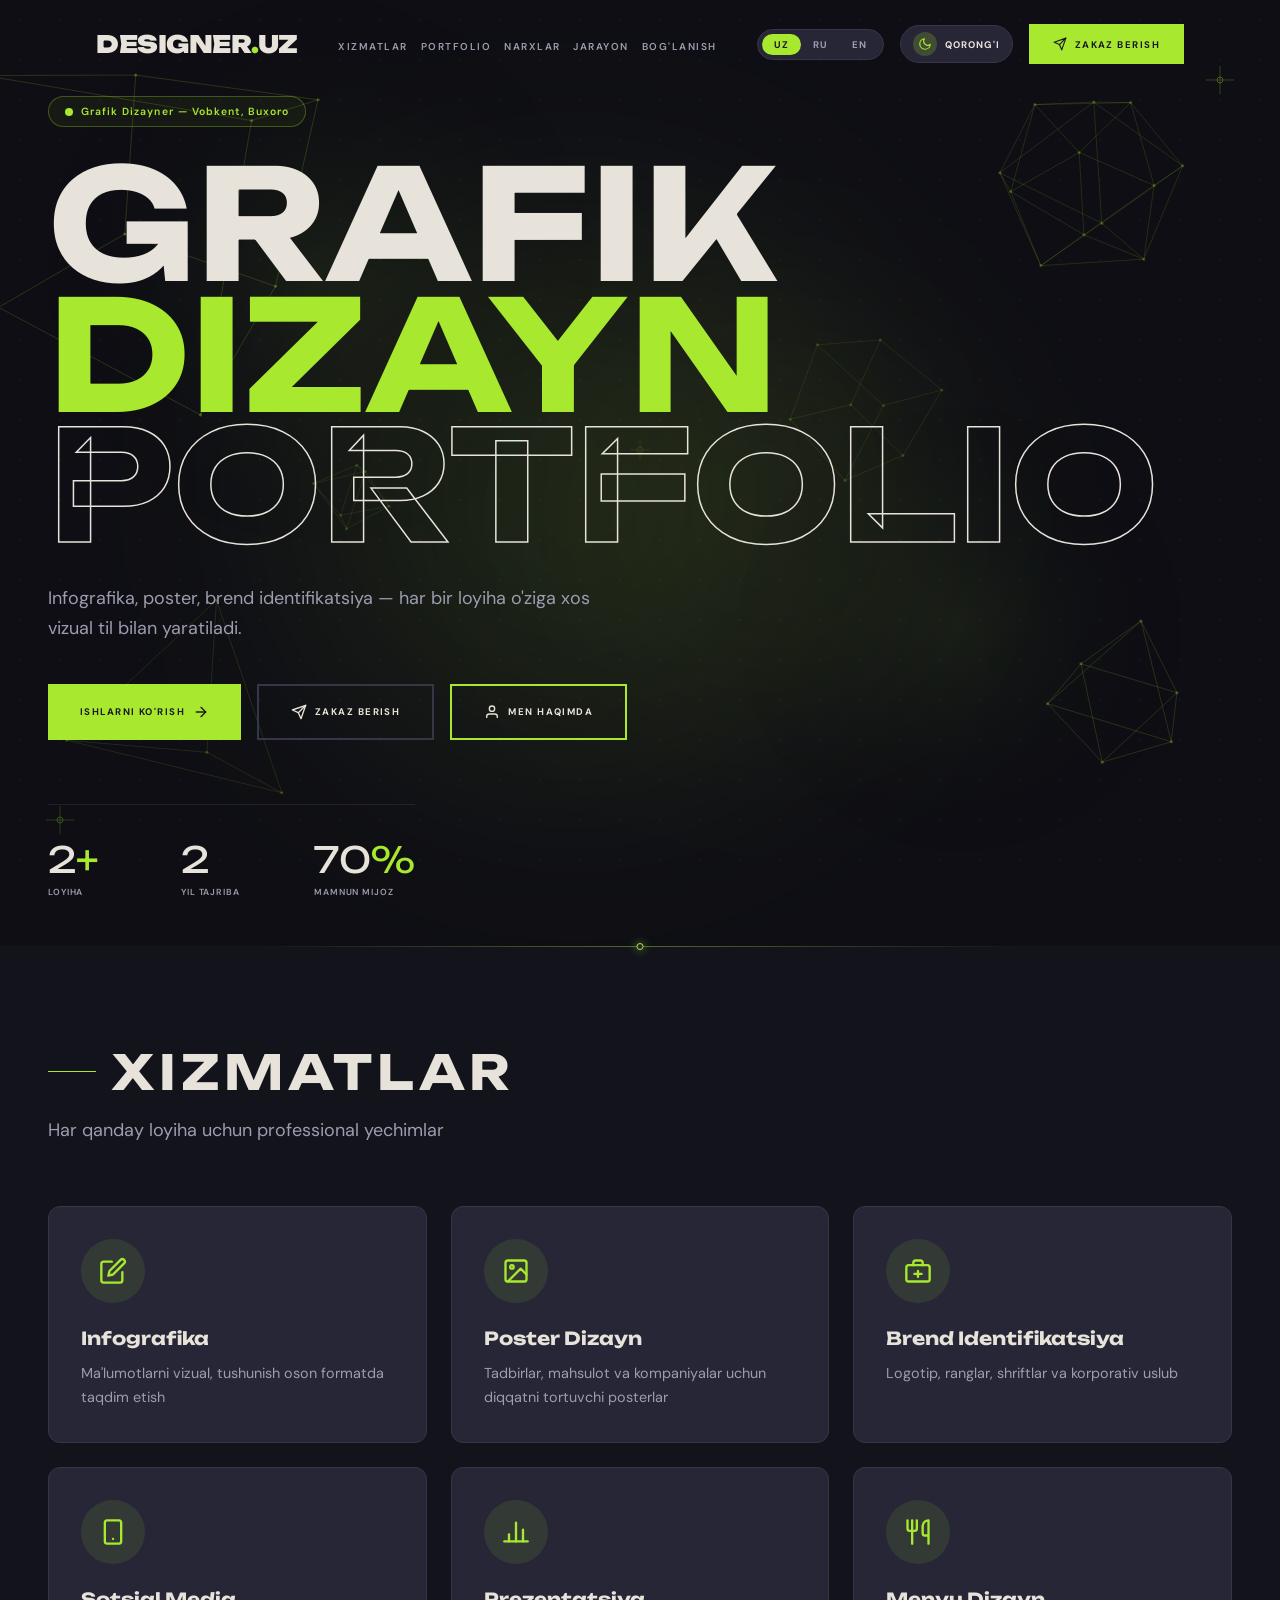
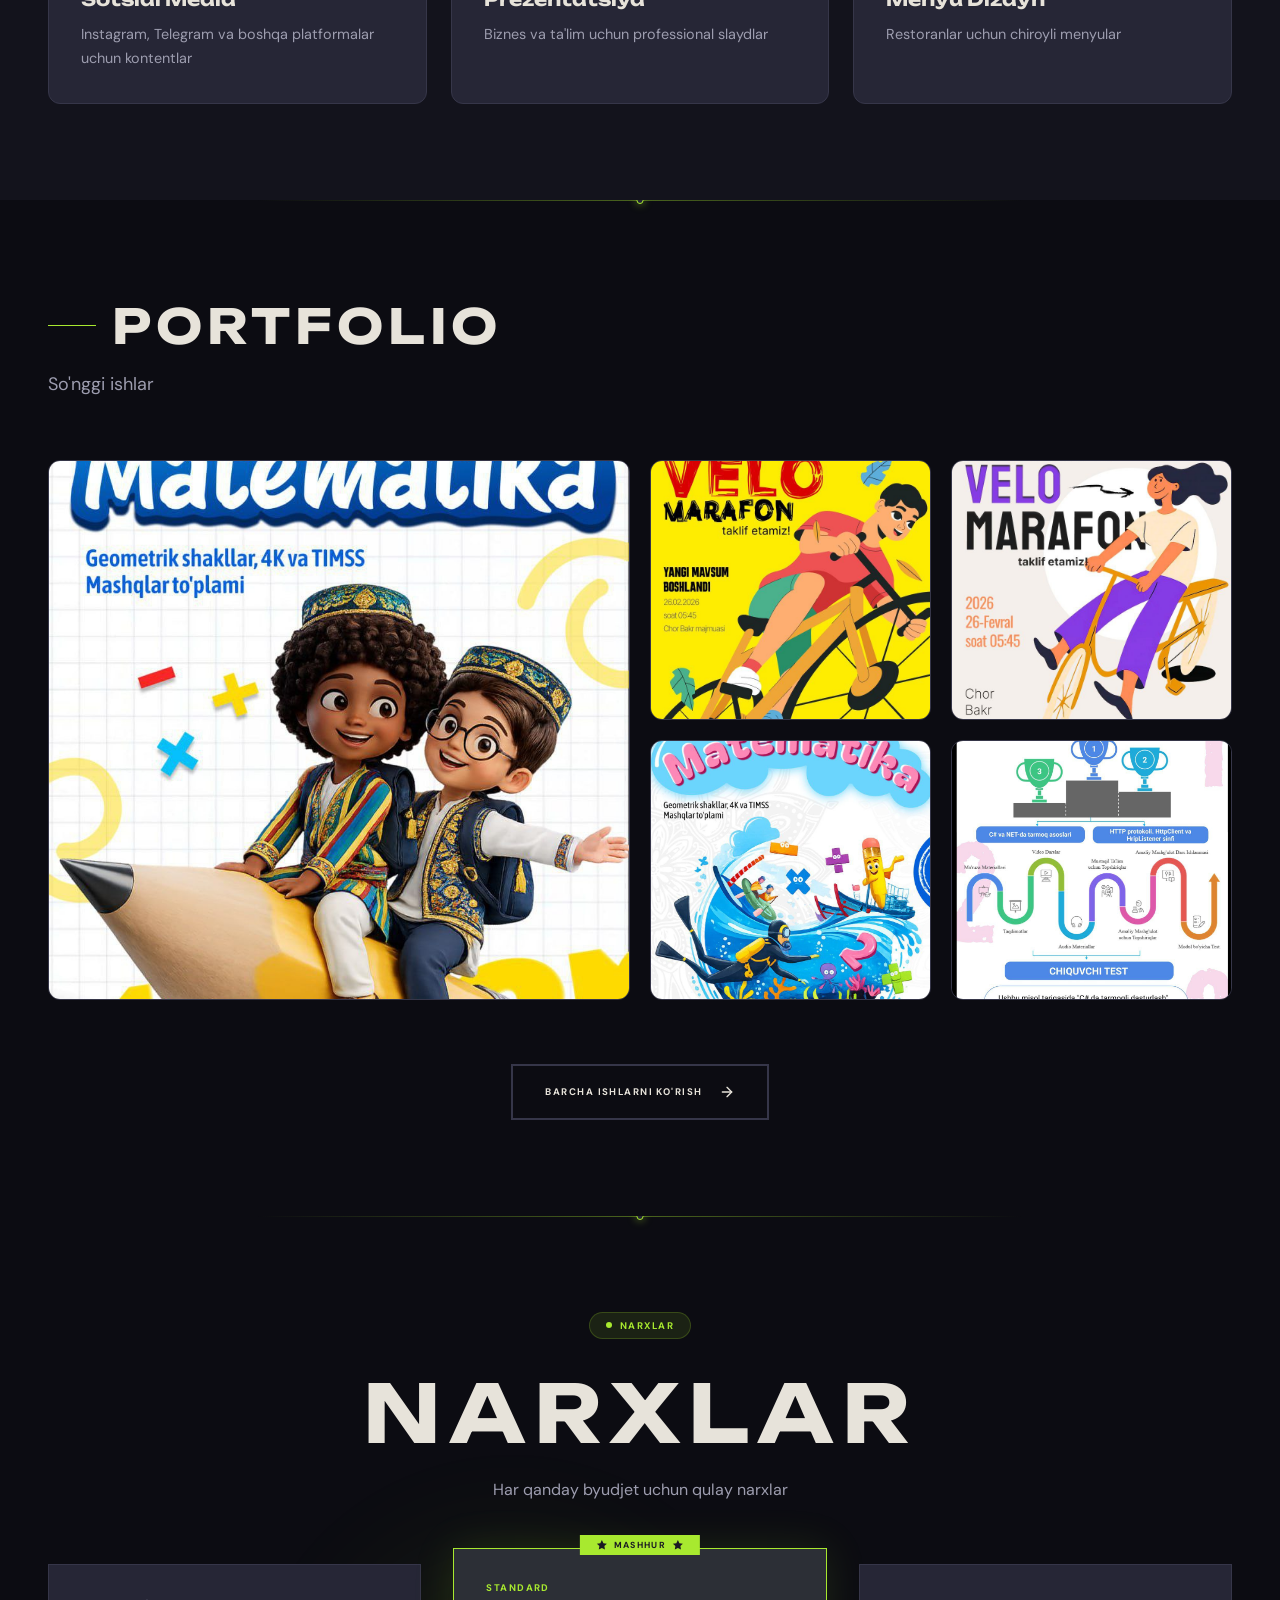
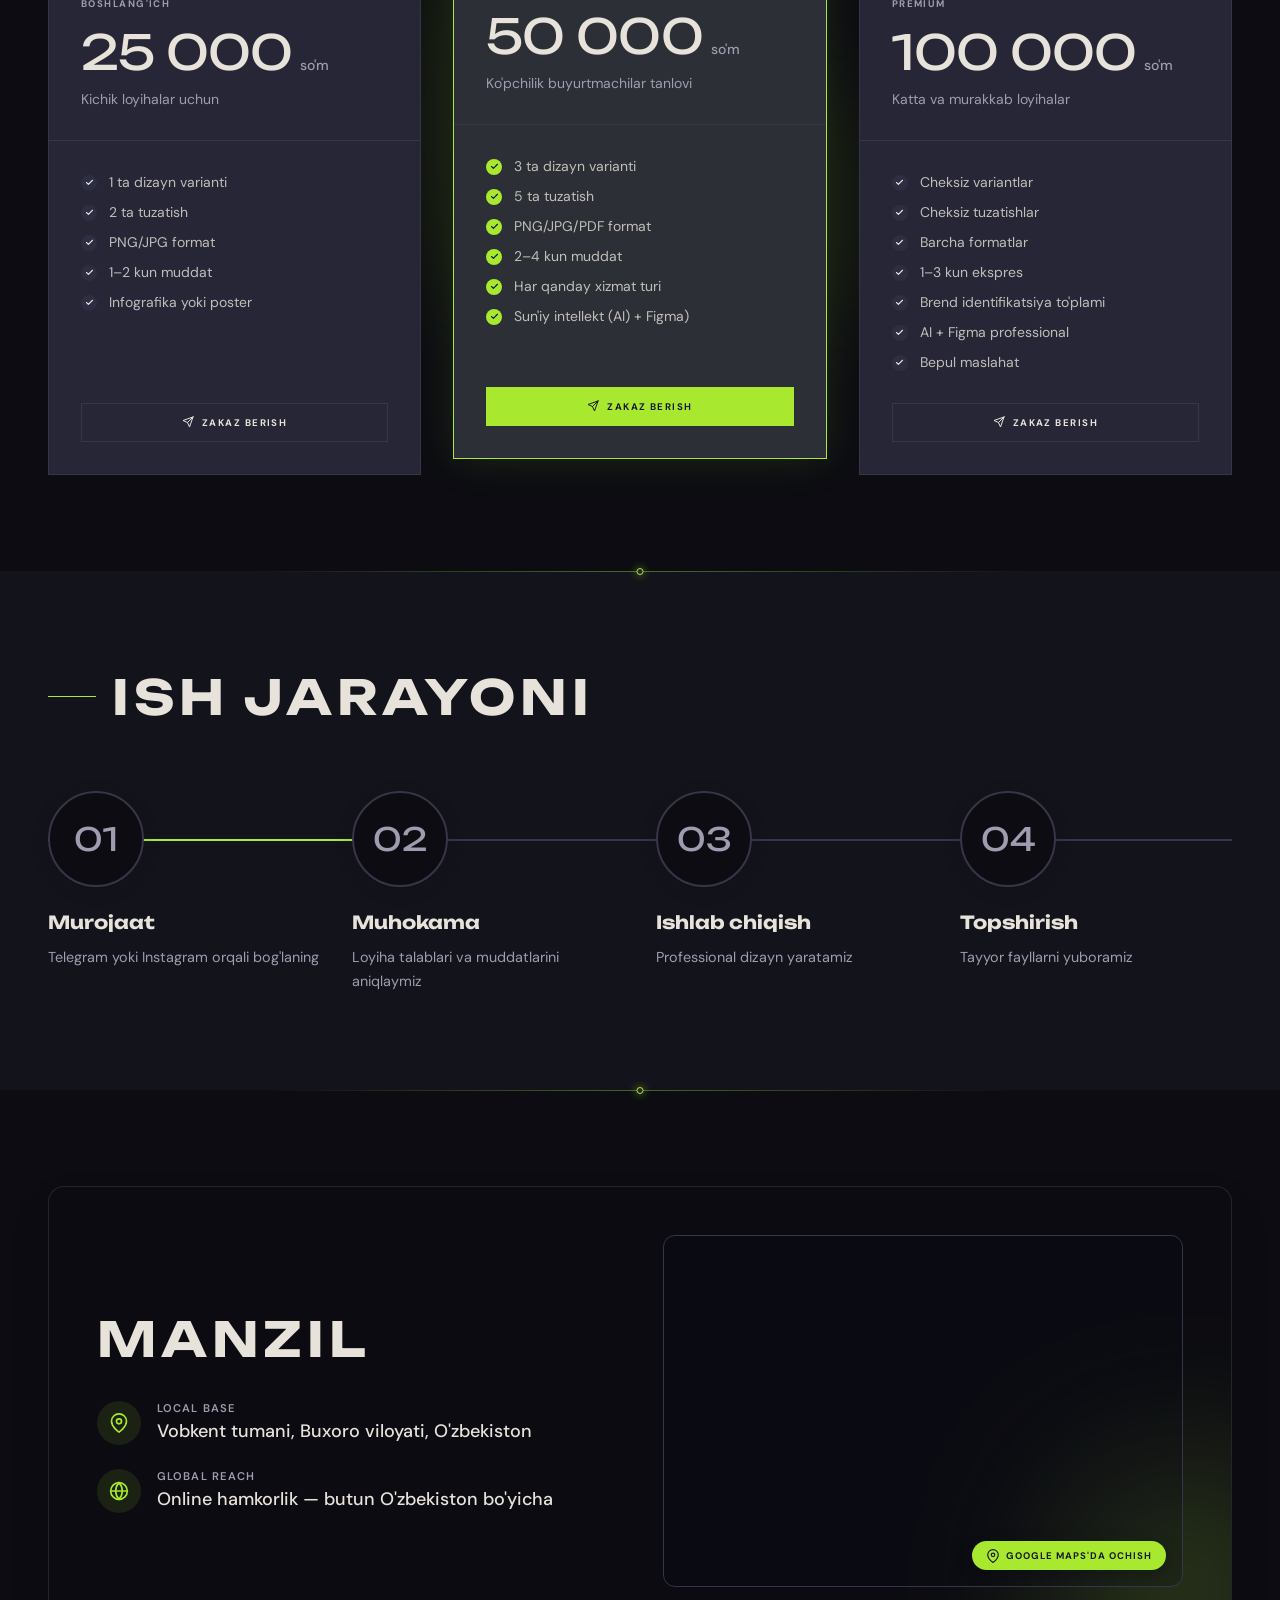
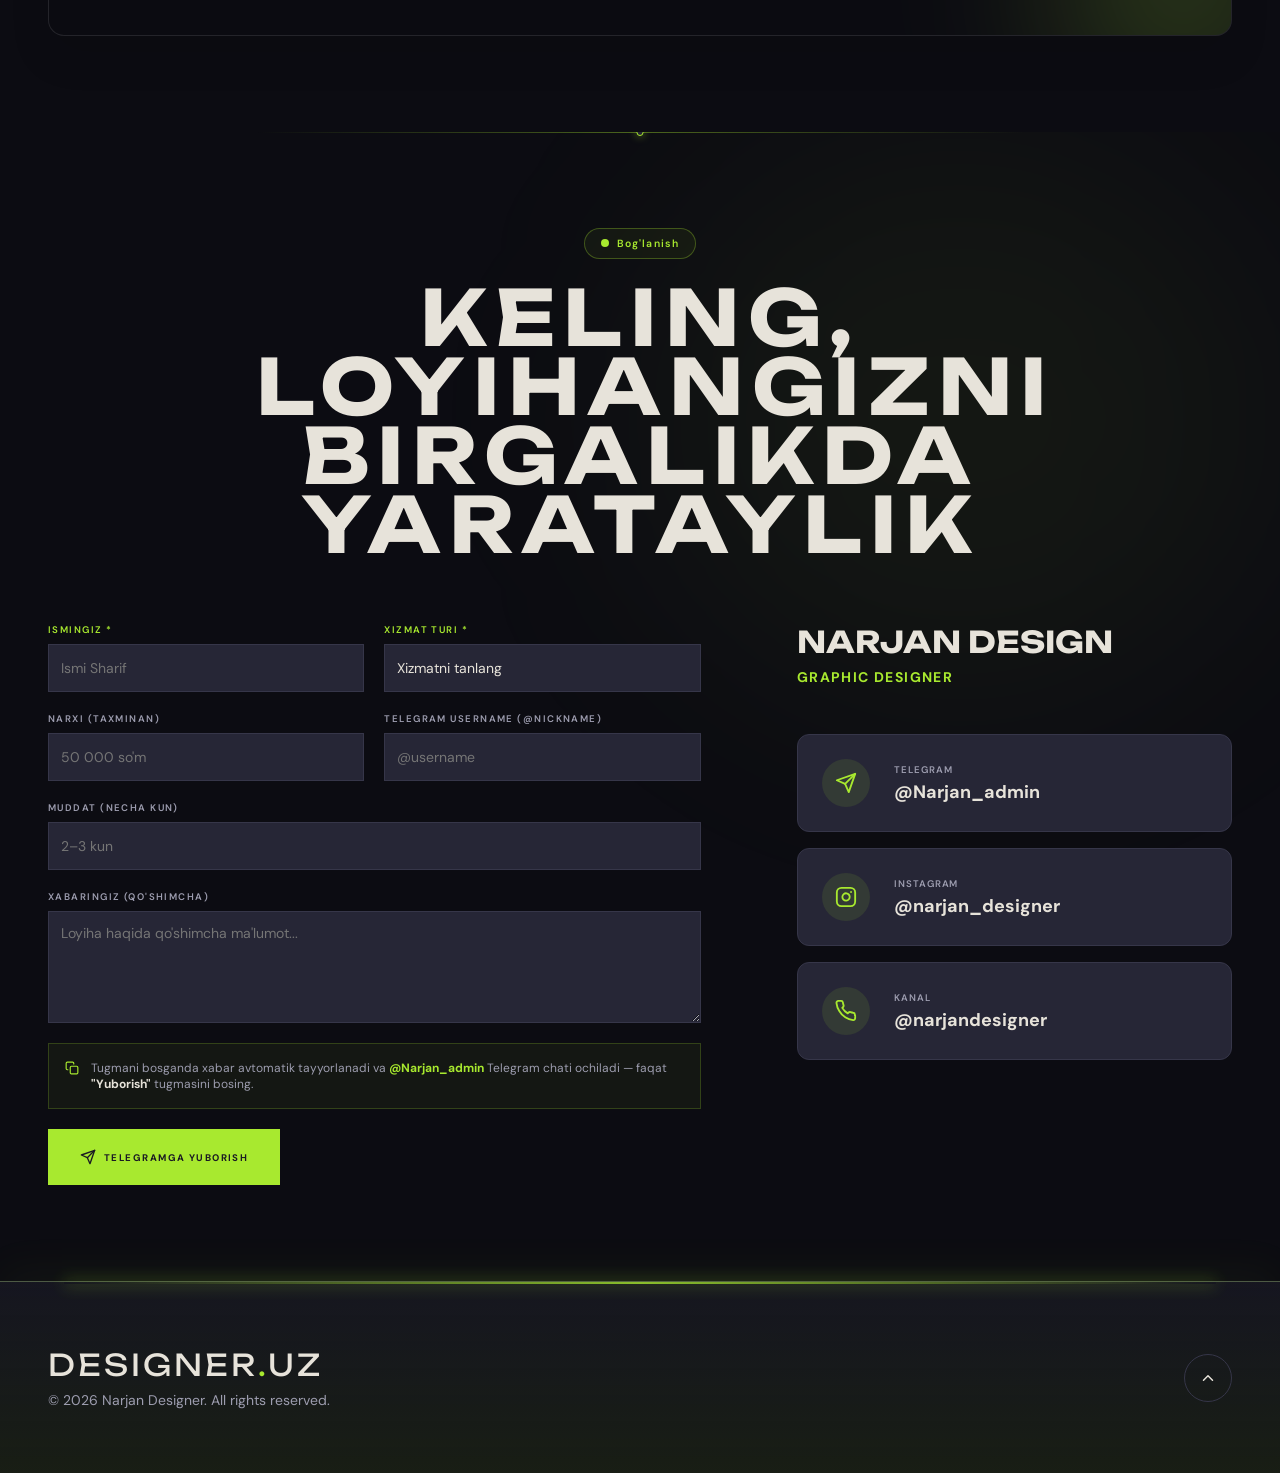
==== commit 642cc790: "v1" ====
--- a/index.html
+++ b/index.html
@@ -344,7 +344,7 @@
                                     <path d="M5 15H4a2 2 0 0 1-2-2V4a2 2 0 0 1 2-2h9a2 2 0 0 1 2 2v1" />
                                 </svg>
                                 <span>Tugmani bosganda xabar avtomatik tayyorlanadi va <span
-                                        class="acc">@Narjan_designer</span> Telegram chati ochiladi — faqat
+                                        class="acc">@Narjan_admin</span> Telegram chati ochiladi — faqat
                                 <b>"Yuborish"</b> tugmasini bosing.</span>
                             </div>
                             <button type="submit" class="btn-sub" id="btn-sub">
@@ -370,7 +370,7 @@
                                 </div>
                                 <div>
                                     <div class="clink-lbl">Telegram</div>
-                                    <div class="clink-val">@Narjan_designer</div>
+                                    <div class="clink-val">@Narjan_admin</div>
                                 </div>
                             </a>
                             <a href="https://instagram.com/narjan_designer" target="_blank" rel="noreferrer" class="clink">
